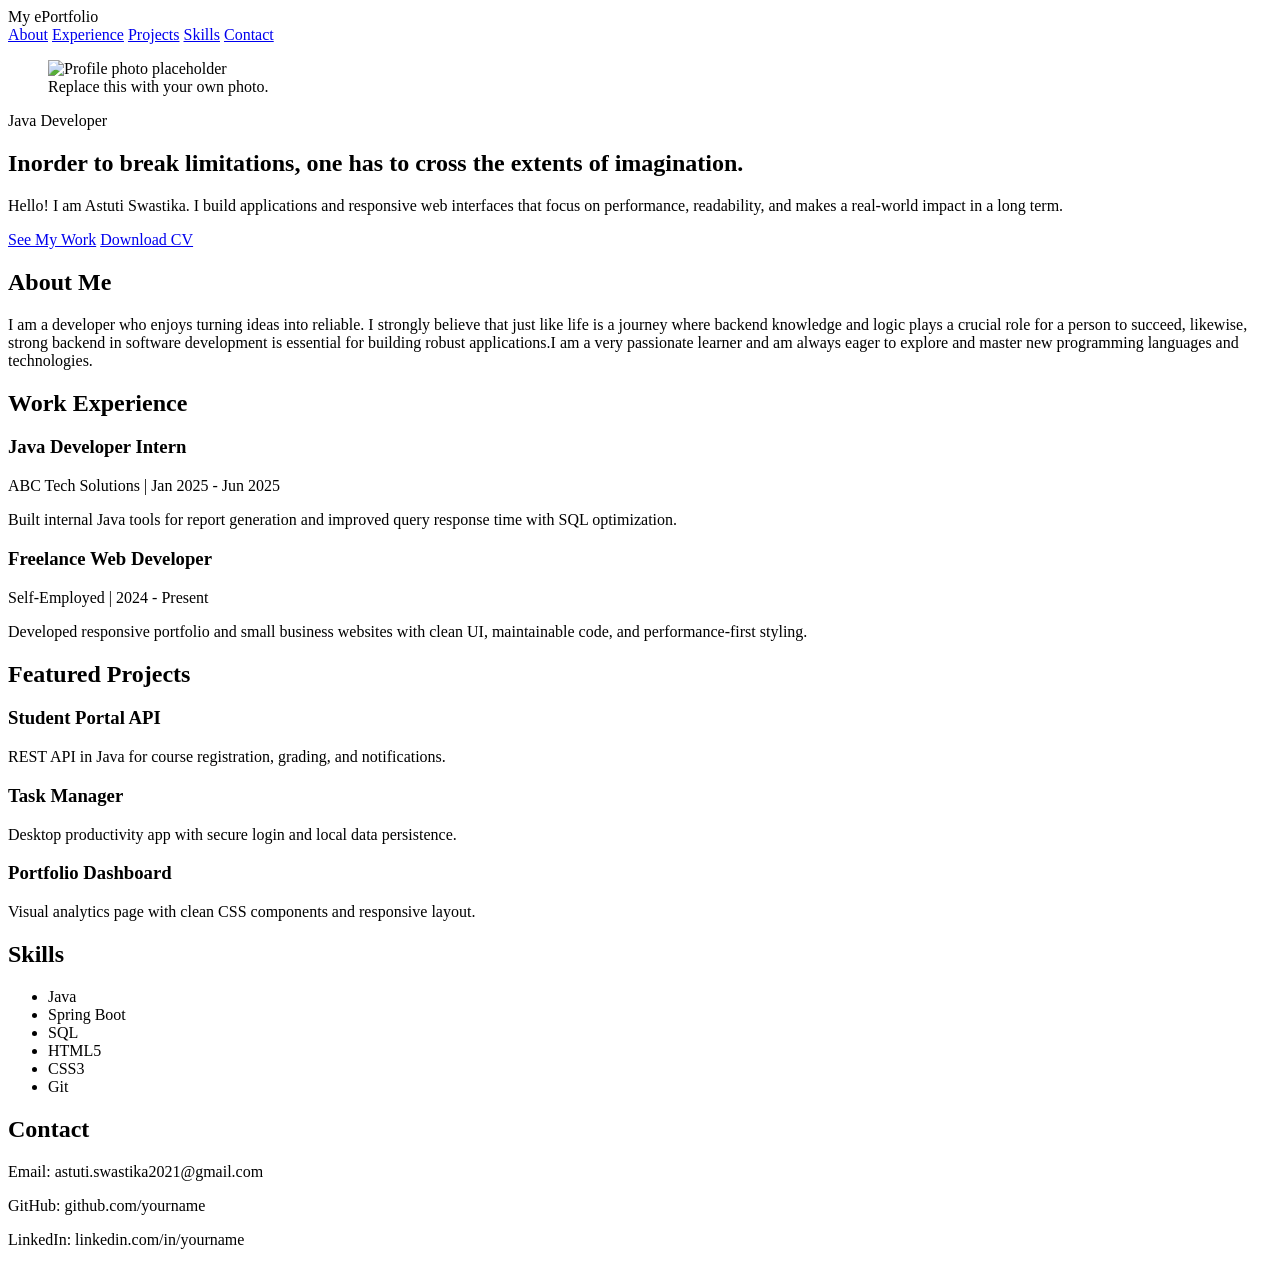
==== target/classes/public/index.html @ 56551f8a "Update on intro and about me  sections" ====
<!DOCTYPE html>
<html lang="en">
<head>
    <meta charset="UTF-8" />
    <meta name="viewport" content="width=device-width, initial-scale=1.0" />
    <title>My ePortfolio</title>
    <link rel="stylesheet" href="/styles.css" />
</head>
<body>
    <div class="glow glow-a"></div>
    <div class="glow glow-b"></div>

    <header class="topbar">
        <div class="brand">My ePortfolio</div>
        <nav>
            <a href="#about">About</a>
            <a href="#experience">Experience</a>
            <a href="#projects">Projects</a>
            <a href="#skills">Skills</a>
            <a href="#contact">Contact</a>
        </nav>
    </header>

    <main>
        <section class="hero">
            <div class="hero-layout">
                <figure class="hero-photo-card">
                    <img class="hero-photo" src="/profile-photo.svg" alt="Profile photo placeholder" />
                    <figcaption>Replace this with your own photo.</figcaption>
                </figure>
                <div class="hero-copy">
                    <p class="tag">Java Developer</p>
                    <h1>Inorder to break limitations, one has to cross the extents of imagination.</h1>
                    <p class="intro">
                        Hello! I am Astuti Swastika. I build applications and responsive web interfaces
                        that focus on performance, readability, and makes a real-world impact in a long term.
                    </p>
                    <div class="hero-actions">
                        <a class="btn" href="#projects">See My Work</a>
                        <a class="btn btn-ghost" href="/cv">Download CV</a>
                    </div>
                </div>
            </div>
        </section>

        <section id="about" class="panel">
            <h2>About Me</h2>
            <p>
                  I am a developer who enjoys turning ideas into reliable. I strongly believe that just like life is a journey where backend knowledge and logic plays a crucial role for a person to succeed, likewise, strong backend in software development is essential for building robust applications.I am a very passionate learner and am always eager to explore and master new programming languages and technologies.
            </p>
        </section>

        <section id="experience" class="panel">
            <h2>Work Experience</h2>
            <div class="experience-list">
                <article class="experience-item">
                    <h3>Java Developer Intern</h3>
                    <p class="experience-meta">ABC Tech Solutions | Jan 2025 - Jun 2025</p>
                    <p>Built internal Java tools for report generation and improved query response time with SQL optimization.</p>
                </article>
                <article class="experience-item">
                    <h3>Freelance Web Developer</h3>
                    <p class="experience-meta">Self-Employed | 2024 - Present</p>
                    <p>Developed responsive portfolio and small business websites with clean UI, maintainable code, and performance-first styling.</p>
                </article>
            </div>
        </section>

        <section id="projects" class="panel">
            <h2>Featured Projects</h2>
            <div class="grid">
                <article class="card">
                    <h3>Student Portal API</h3>
                    <p>REST API in Java for course registration, grading, and notifications.</p>
                </article>
                <article class="card">
                    <h3>Task Manager</h3>
                    <p>Desktop productivity app with secure login and local data persistence.</p>
                </article>
                <article class="card">
                    <h3>Portfolio Dashboard</h3>
                    <p>Visual analytics page with clean CSS components and responsive layout.</p>
                </article>
            </div>
        </section>

        <section id="skills" class="panel">
            <h2>Skills</h2>
            <ul class="skills">
                <li>Java</li>
                <li>Spring Boot</li>
                <li>SQL</li>
                <li>HTML5</li>
                <li>CSS3</li>
                <li>Git</li>
            </ul>
        </section>

        <section id="contact" class="panel">
            <h2>Contact</h2>
            <p>Email: astuti.swastika2021@gmail.com</p>
            <p>GitHub: github.com/yourname</p>
            <p>LinkedIn: linkedin.com/in/yourname</p>
        </section>
    </main>
</body>
</html>
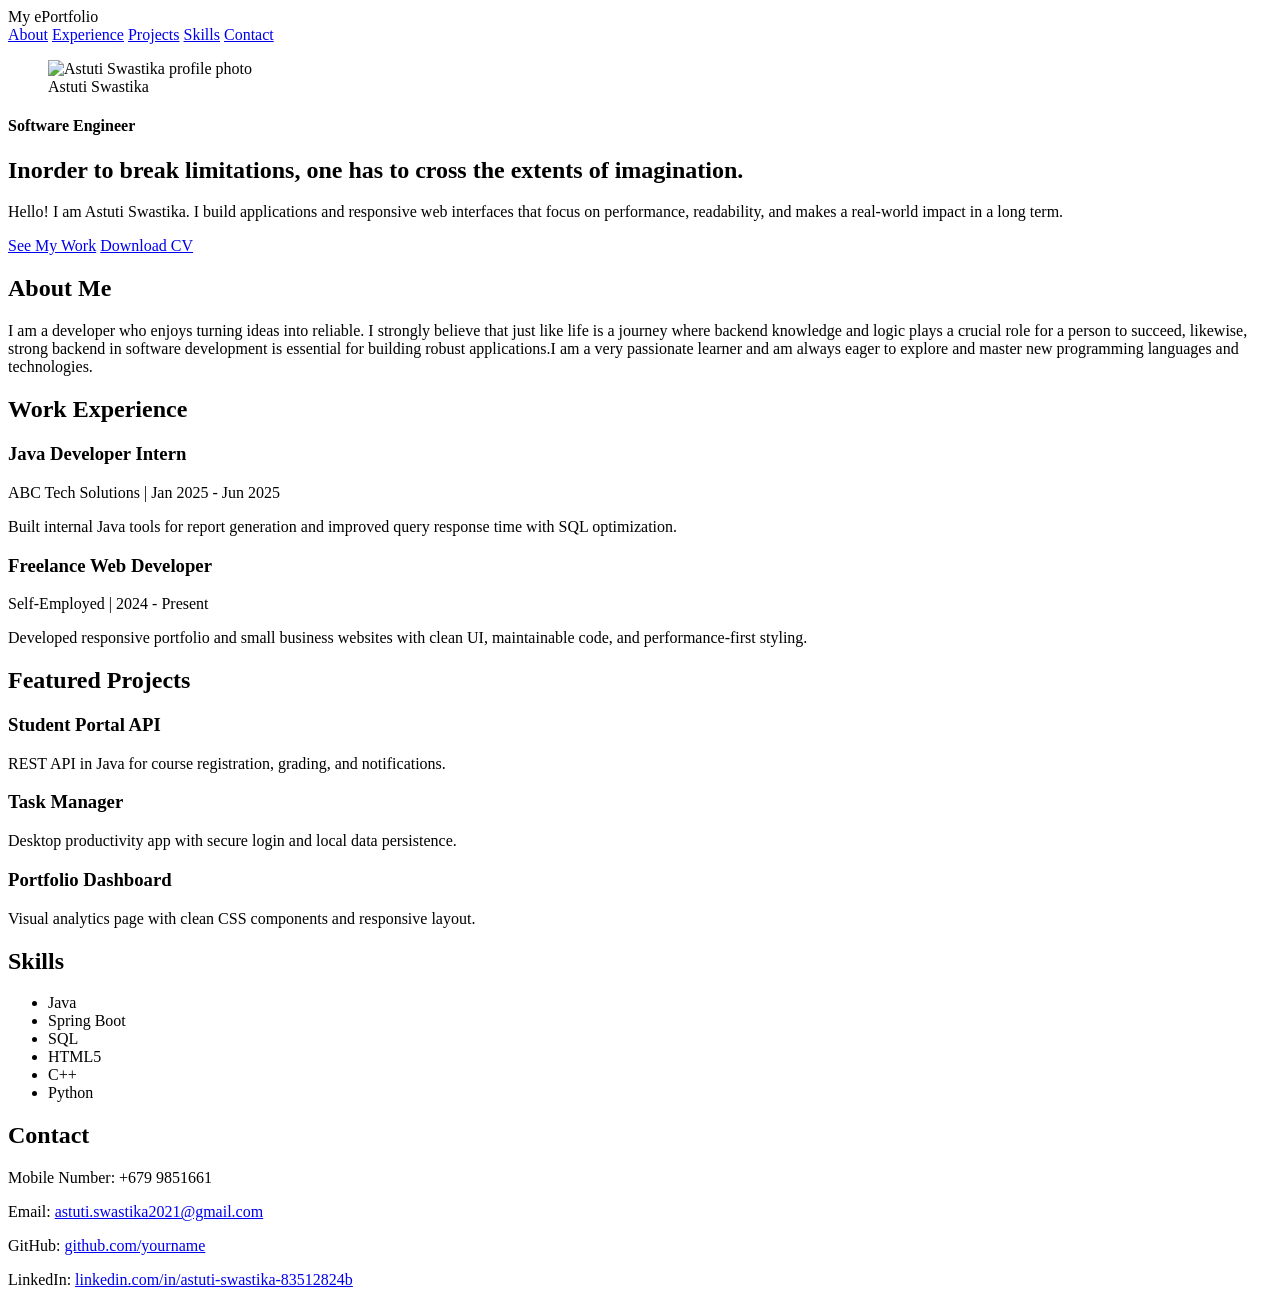
==== commit 285450c3: "update on photo and cv" ====
--- a/target/classes/public/index.html
+++ b/target/classes/public/index.html
@@ -25,11 +25,11 @@
         <section class="hero">
             <div class="hero-layout">
                 <figure class="hero-photo-card">
-                    <img class="hero-photo" src="/profile-photo.svg" alt="Profile photo placeholder" />
-                    <figcaption>Replace this with your own photo.</figcaption>
+                    <img class="hero-photo" src="/my-photo.jpg" alt="Astuti Swastika profile photo" />
+                    <figcaption>Astuti Swastika</figcaption>
                 </figure>
                 <div class="hero-copy">
-                    <p class="tag">Java Developer</p>
+                    <h4 class="tag">Software Engineer</h4>
                     <h1>Inorder to break limitations, one has to cross the extents of imagination.</h1>
                     <p class="intro">
                         Hello! I am Astuti Swastika. I build applications and responsive web interfaces
@@ -91,16 +91,17 @@
                 <li>Spring Boot</li>
                 <li>SQL</li>
                 <li>HTML5</li>
-                <li>CSS3</li>
-                <li>Git</li>
+                <li>C++</li>
+                <li>Python</li>
             </ul>
         </section>
 
         <section id="contact" class="panel">
             <h2>Contact</h2>
-            <p>Email: astuti.swastika2021@gmail.com</p>
-            <p>GitHub: github.com/yourname</p>
-            <p>LinkedIn: linkedin.com/in/yourname</p>
+            <p>Mobile Number: +679 9851661</p>
+            <p>Email: <a href="mailto:astuti.swastika2021@gmail.com">astuti.swastika2021@gmail.com</a></p>
+            <p>GitHub: <a href="https://github.com/Swastika-A" target="_blank" rel="noopener noreferrer">github.com/yourname</a></p>
+            <p>LinkedIn: <a href="https://www.linkedin.com/in/astuti-swastika-83512824b/" target="_blank" rel="noopener noreferrer">linkedin.com/in/astuti-swastika-83512824b</a></p>
         </section>
     </main>
 </body>
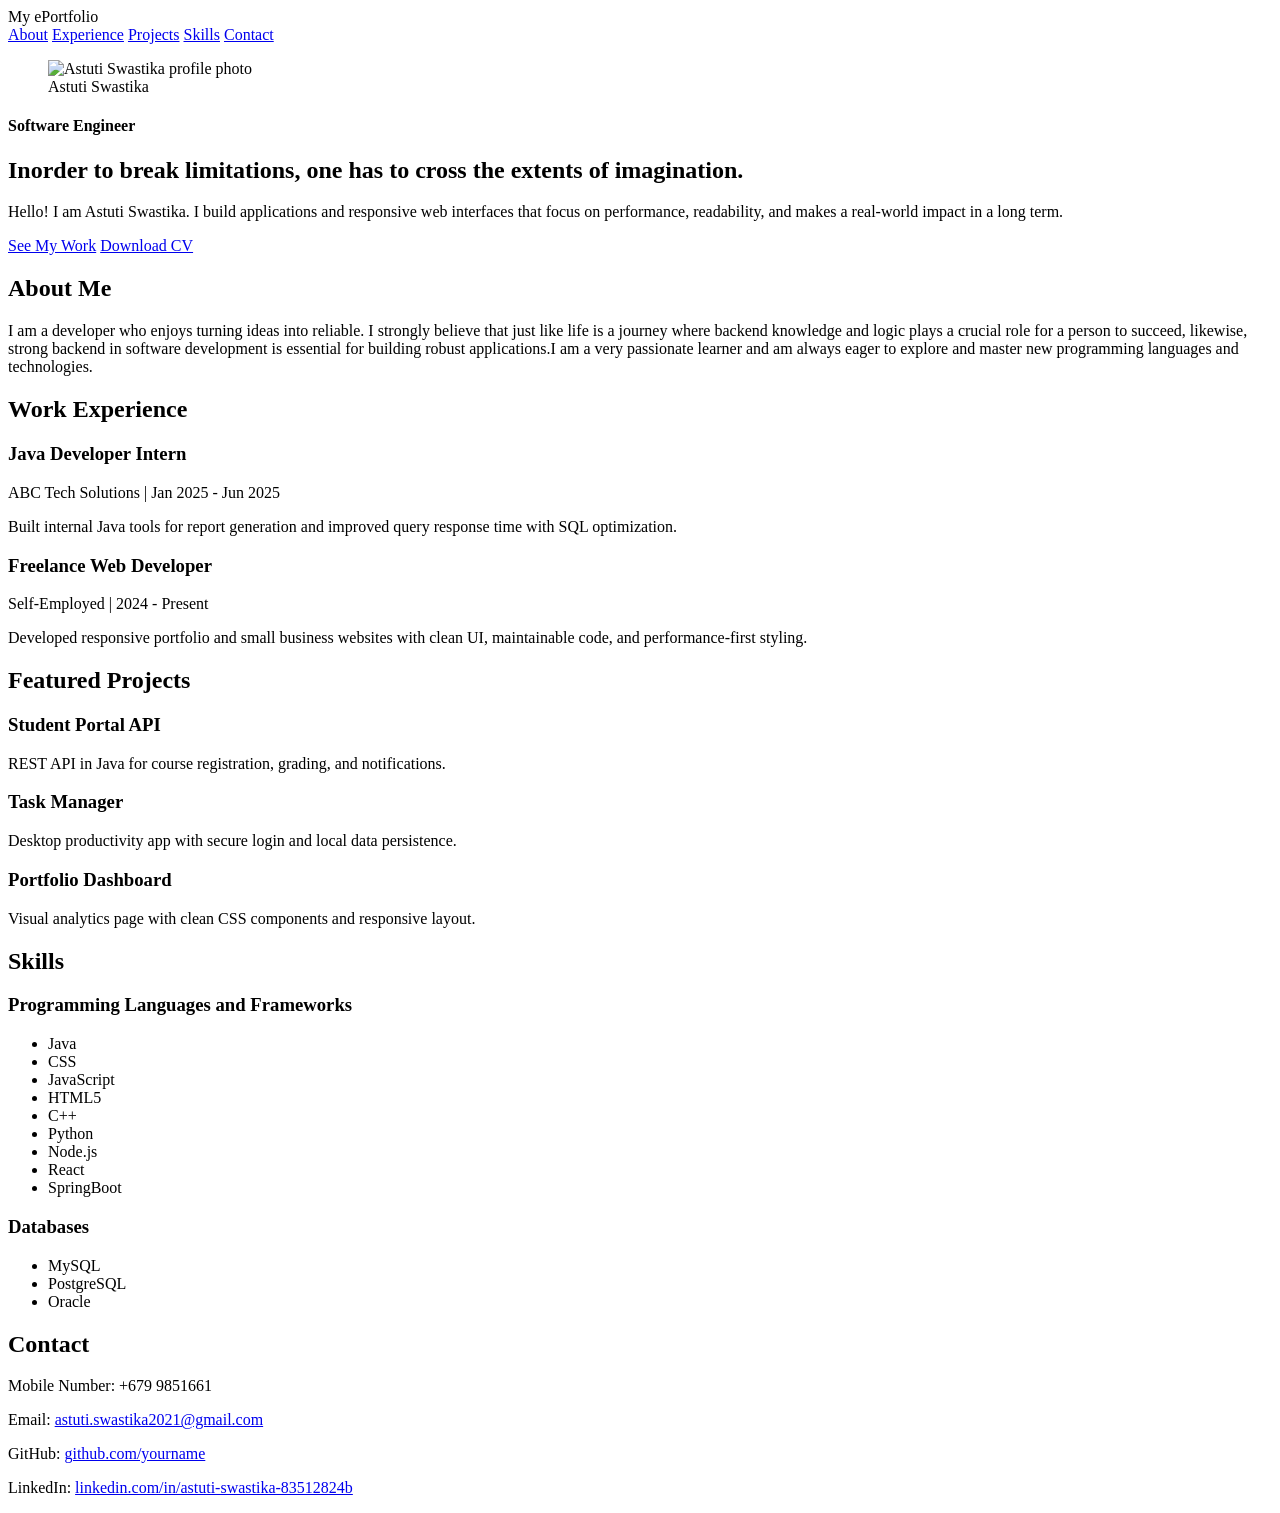
==== commit 2ea57a3d: "skills updated" ====
--- a/target/classes/public/index.html
+++ b/target/classes/public/index.html
@@ -84,15 +84,28 @@
             </div>
         </section>
 
+        
+
         <section id="skills" class="panel">
             <h2>Skills</h2>
+            <h3>Programming Languages and Frameworks</h3>
             <ul class="skills">
                 <li>Java</li>
-                <li>Spring Boot</li>
-                <li>SQL</li>
+                <li>CSS</li>
+                <li>JavaScript</li>
                 <li>HTML5</li>
                 <li>C++</li>
                 <li>Python</li>
+                <li>Node.js</li>
+                <li>React</li>
+                <li>SpringBoot</li>
+            </ul>
+            <h3>Databases</h3>
+            <ul class="skills">
+                <li>MySQL</li>
+                <li>PostgreSQL</li>
+                <li>Oracle</li>
+
             </ul>
         </section>
 
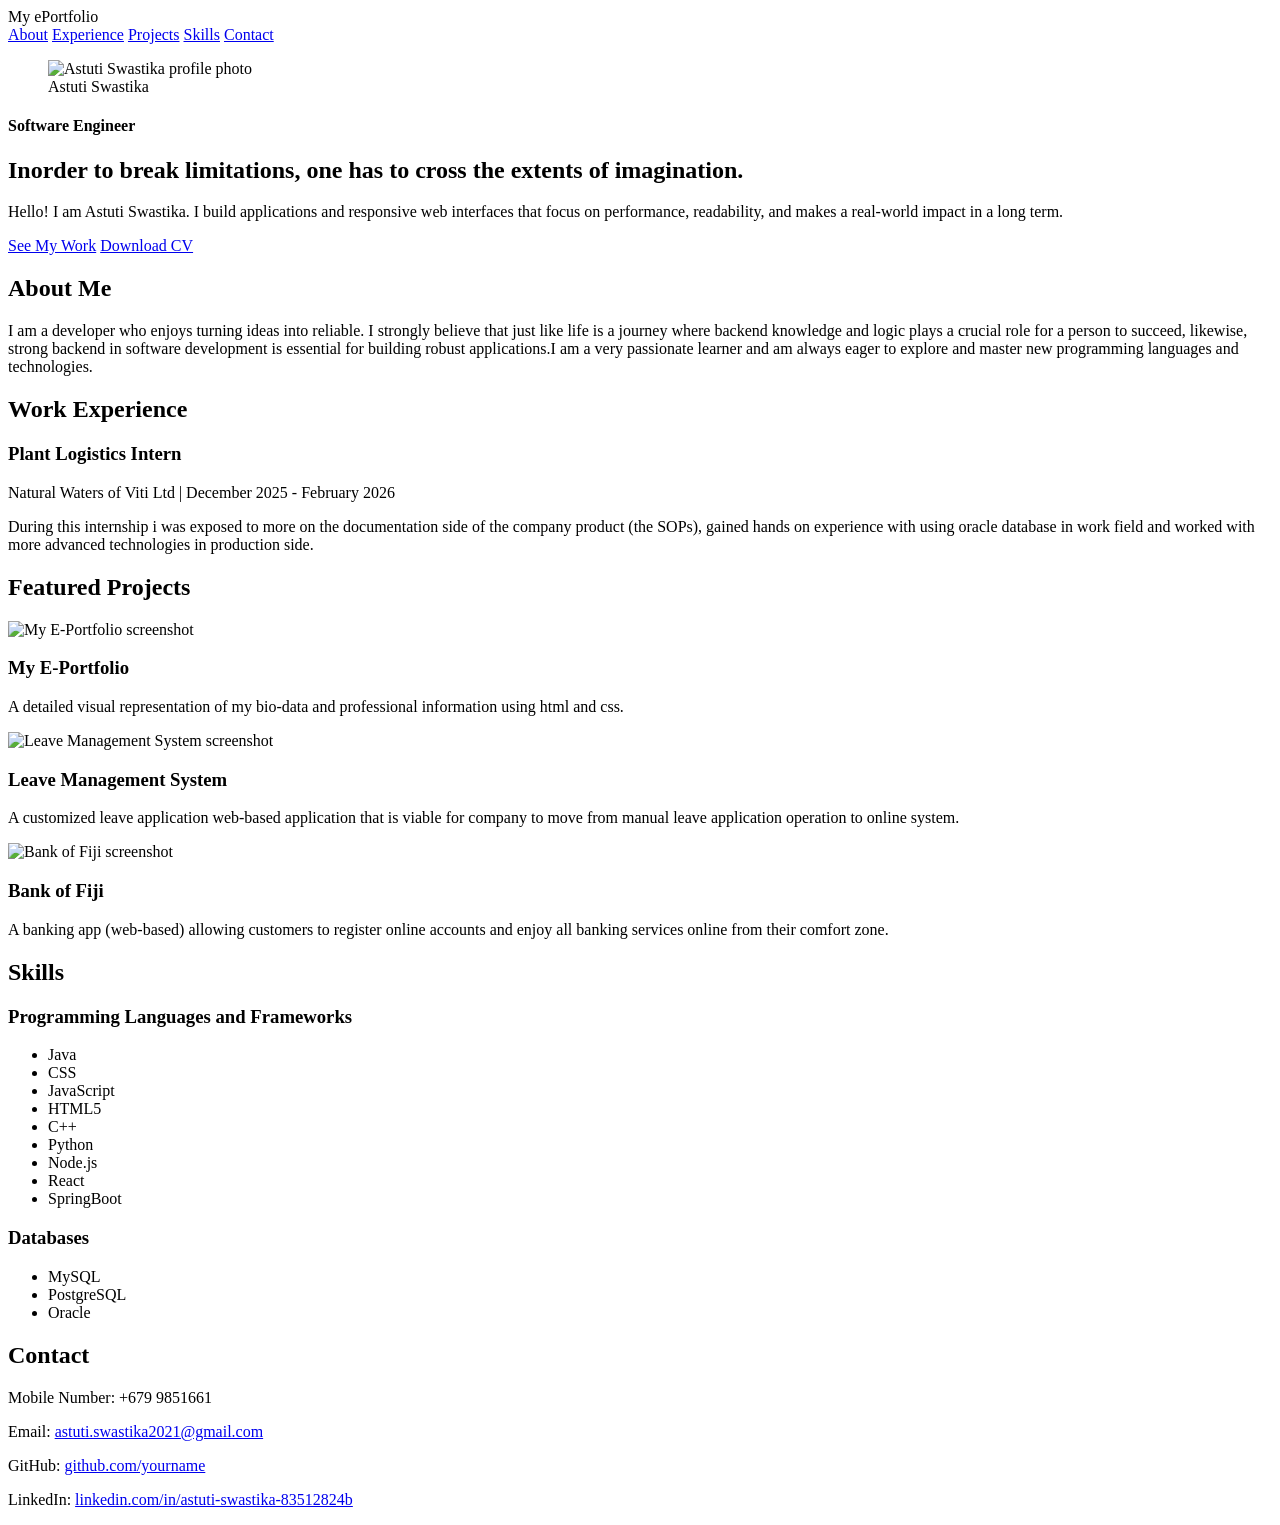
==== commit 5e3c92b7: "projects update" ====
--- a/target/classes/public/index.html
+++ b/target/classes/public/index.html
@@ -54,15 +54,11 @@
             <h2>Work Experience</h2>
             <div class="experience-list">
                 <article class="experience-item">
-                    <h3>Java Developer Intern</h3>
-                    <p class="experience-meta">ABC Tech Solutions | Jan 2025 - Jun 2025</p>
-                    <p>Built internal Java tools for report generation and improved query response time with SQL optimization.</p>
+                    <h3>Plant Logistics Intern</h3>
+                    <p class="experience-meta">Natural Waters of Viti Ltd | December 2025 - February 2026</p>
+                    <p>During this internship i was exposed to more on the documentation side of the company product (the SOPs), gained hands on experience with using oracle database in work field and worked with more advanced technologies in production side.</p>
                 </article>
-                <article class="experience-item">
-                    <h3>Freelance Web Developer</h3>
-                    <p class="experience-meta">Self-Employed | 2024 - Present</p>
-                    <p>Developed responsive portfolio and small business websites with clean UI, maintainable code, and performance-first styling.</p>
-                </article>
+                
             </div>
         </section>
 
@@ -70,16 +66,19 @@
             <h2>Featured Projects</h2>
             <div class="grid">
                 <article class="card">
-                    <h3>Student Portal API</h3>
-                    <p>REST API in Java for course registration, grading, and notifications.</p>
+                    <img class="project-thumb" src="/images/eportfolio.png" alt="My E-Portfolio screenshot">
+                    <h3>My E-Portfolio</h3>
+                    <p>A detailed visual representation of my bio-data and professional information using html and css.</p>
                 </article>
                 <article class="card">
-                    <h3>Task Manager</h3>
-                    <p>Desktop productivity app with secure login and local data persistence.</p>
+                    <img class="project-thumb" src="/images/leave-system.png" alt="Leave Management System screenshot">
+                    <h3>Leave Management System</h3>
+                    <p>A customized leave application web-based application that is viable for company to move from manual leave application operation to online system.</p>
                 </article>
                 <article class="card">
-                    <h3>Portfolio Dashboard</h3>
-                    <p>Visual analytics page with clean CSS components and responsive layout.</p>
+                    <img class="project-thumb" src="/images/bank.png" alt="Bank of Fiji screenshot">
+                    <h3>Bank of Fiji</h3>
+                    <p>A banking app (web-based) allowing customers to register online accounts and enjoy all banking services online from their comfort zone.</p>
                 </article>
             </div>
         </section>
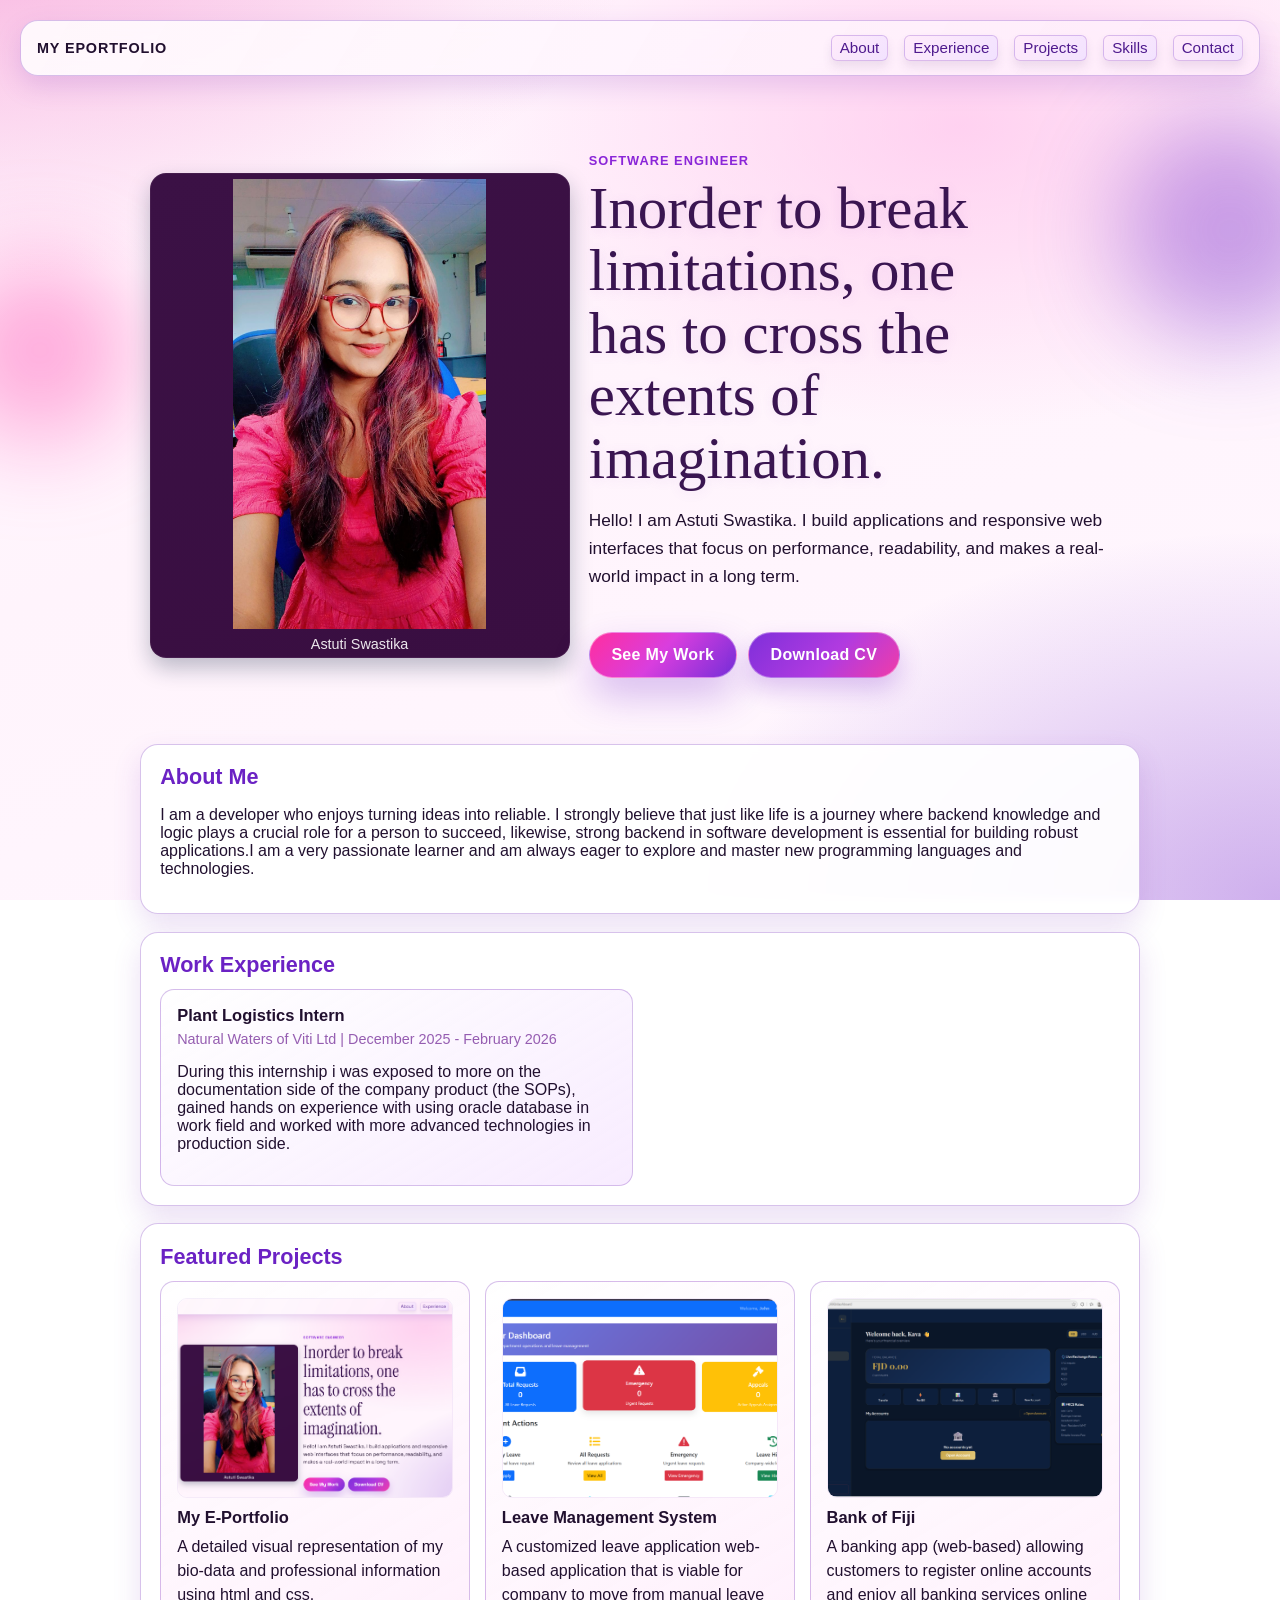
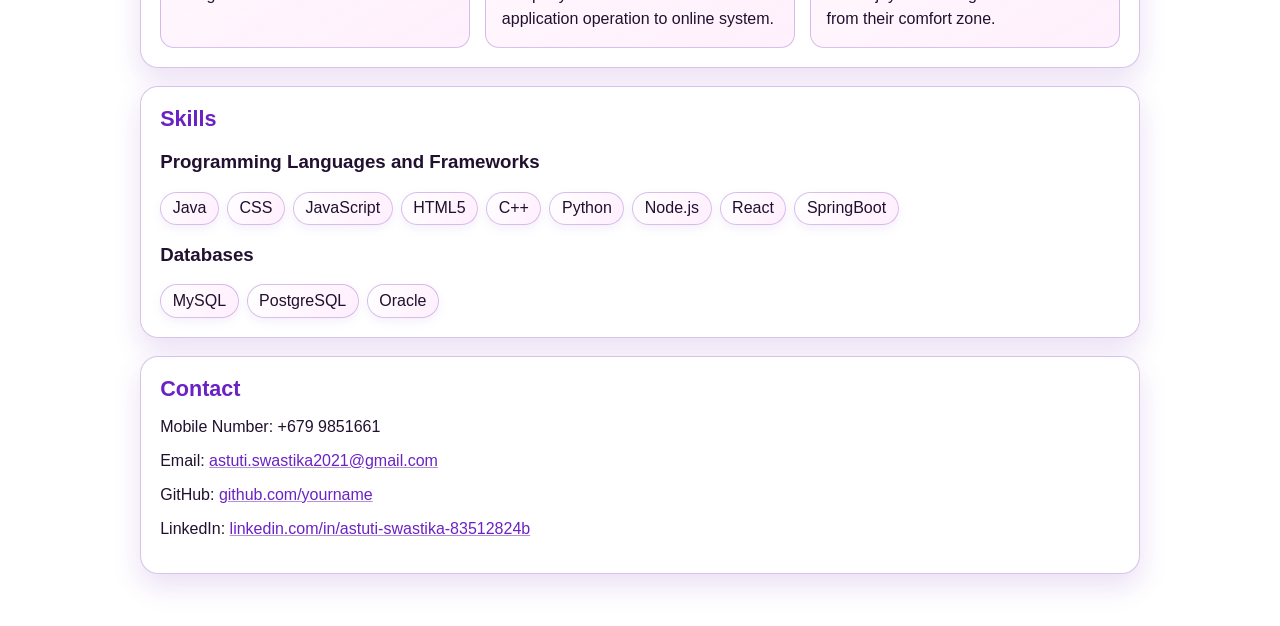
==== commit 8163fd96: "resources update" ====
--- a/target/classes/public/index.html
+++ b/target/classes/public/index.html
@@ -4,7 +4,7 @@
     <meta charset="UTF-8" />
     <meta name="viewport" content="width=device-width, initial-scale=1.0" />
     <title>My ePortfolio</title>
-    <link rel="stylesheet" href="/styles.css" />
+    <link rel="stylesheet" href="styles.css" />
 </head>
 <body>
     <div class="glow glow-a"></div>
@@ -25,7 +25,7 @@
         <section class="hero">
             <div class="hero-layout">
                 <figure class="hero-photo-card">
-                    <img class="hero-photo" src="/my-photo.jpg" alt="Astuti Swastika profile photo" />
+                    <img class="hero-photo" src="my-photo.jpg" alt="Astuti Swastika profile photo" />
                     <figcaption>Astuti Swastika</figcaption>
                 </figure>
                 <div class="hero-copy">
@@ -37,7 +37,7 @@
                     </p>
                     <div class="hero-actions">
                         <a class="btn" href="#projects">See My Work</a>
-                        <a class="btn btn-ghost" href="/cv">Download CV</a>
+                        <a class="btn btn-ghost" href="cv.txt">Download CV</a>
                     </div>
                 </div>
             </div>
@@ -66,17 +66,17 @@
             <h2>Featured Projects</h2>
             <div class="grid">
                 <article class="card">
-                    <img class="project-thumb" src="/images/eportfolio.png" alt="My E-Portfolio screenshot">
+                    <img class="project-thumb" src="images/eportfolio.png" alt="My E-Portfolio screenshot">
                     <h3>My E-Portfolio</h3>
                     <p>A detailed visual representation of my bio-data and professional information using html and css.</p>
                 </article>
                 <article class="card">
-                    <img class="project-thumb" src="/images/leave-system.png" alt="Leave Management System screenshot">
+                    <img class="project-thumb" src="images/leave-system.png" alt="Leave Management System screenshot">
                     <h3>Leave Management System</h3>
                     <p>A customized leave application web-based application that is viable for company to move from manual leave application operation to online system.</p>
                 </article>
                 <article class="card">
-                    <img class="project-thumb" src="/images/bank.png" alt="Bank of Fiji screenshot">
+                    <img class="project-thumb" src="images/bank.png" alt="Bank of Fiji screenshot">
                     <h3>Bank of Fiji</h3>
                     <p>A banking app (web-based) allowing customers to register online accounts and enjoy all banking services online from their comfort zone.</p>
                 </article>
--- a/target/classes/public/styles.css
+++ b/target/classes/public/styles.css
@@ -0,0 +1,444 @@
+@import url('https://fonts.googleapis.com/css2?family=Space+Grotesk:wght@400;500;700&family=Instrument+Serif:ital@0;1&display=swap');
+
+:root {
+    --bg: #fff9ff;
+    --text: #21102f;
+    --accent: #eb2ca0;
+    --accent-dark: #6f23ca;
+    --panel: rgba(255, 255, 255, 0.92);
+    --line: rgba(132, 66, 194, 0.32);
+    --shadow: 0 18px 38px rgba(111, 35, 202, 0.28);
+    --btn-grad: linear-gradient(132deg, #ff2e9f 0%, #d93ede 48%, #752ed8 100%);
+    --btn-grad-hover: linear-gradient(132deg, #ff49ac 0%, #e251e5 48%, #8240df 100%);
+}
+
+* {
+    box-sizing: border-box;
+}
+
+body {
+    margin: 0;
+    font-family: 'Space Grotesk', sans-serif;
+    color: var(--text);
+    background:
+        radial-gradient(980px 520px at -5% -10%, rgba(235, 44, 160, 0.36), transparent 72%),
+        radial-gradient(900px 560px at 100% 100%, rgba(111, 35, 202, 0.34), transparent 66%),
+        radial-gradient(720px 420px at 75% 14%, rgba(255, 174, 228, 0.5), transparent 72%),
+        linear-gradient(160deg, #fff9ff 0%, #fff4fc 45%, #fff7ff 100%);
+    min-height: 100vh;
+    padding: 1.25rem;
+    background-attachment: fixed;
+}
+
+.topbar {
+    position: sticky;
+    top: 0;
+    z-index: 10;
+    backdrop-filter: blur(8px);
+    background: linear-gradient(120deg, rgba(255, 255, 255, 0.85), rgba(255, 236, 251, 0.9));
+    border: 1px solid var(--line);
+    border-radius: 18px;
+    padding: 0.12rem 0.12rem; /* thinner side padding so photo fills more */
+    box-shadow: 0 10px 22px rgba(15, 32, 64, 0.28);
+    padding: 0.85rem 1rem;
+    display: flex;
+    justify-content: space-between;
+    align-items: center;
+    box-shadow: 0 10px 26px rgba(129, 58, 187, 0.18);
+    transition: box-shadow 0.25s ease, border-color 0.25s ease;
+}
+
+.topbar:hover {
+    border-color: rgba(148, 88, 194, 0.42);
+    box-shadow: 0 14px 28px rgba(129, 58, 187, 0.24);
+}
+
+.brand {
+    font-weight: 700;
+    letter-spacing: 0.06em;
+    text-transform: uppercase;
+    font-size: 0.9rem;
+}
+
+nav {
+    display: flex;
+    gap: 1rem;
+}
+
+nav a {
+    text-decoration: none;
+    color: #4f1b8e;
+    font-size: 0.95rem;
+    padding: 0.24rem 0.5rem;
+    background: linear-gradient(135deg, rgba(255, 234, 250, 0.92), rgba(241, 225, 255, 0.92));
+    border: 1px solid rgba(132, 66, 194, 0.28);
+    border-radius: 6px;
+    box-shadow: 0 6px 10px rgba(103, 75, 135, 0.12);
+    transition: background-color 0.2s ease, color 0.2s ease, transform 0.2s ease;
+}
+
+nav a:hover {
+    background: linear-gradient(135deg, rgba(255, 85, 181, 0.28), rgba(139, 67, 224, 0.26));
+    color: #3f116f;
+    transform: translateY(-1px);
+}
+
+main {
+    max-width: 1000px;
+    margin: 1rem auto 2rem;
+}
+
+.hero {
+    padding: 3.8rem 0.6rem 3rem;
+    animation: rise 0.8s ease;
+}
+
+.hero-layout {
+    display: grid;
+    grid-template-columns: 420px 1fr;
+    gap: 1.2rem;
+    align-items: center;
+}
+
+.hero-copy {
+    min-width: 0;
+}
+
+.tag {
+    margin: 0;
+    text-transform: uppercase;
+    letter-spacing: 0.08em;
+    font-size: 0.8rem;
+    color: #8a26d8;
+    font-weight: 700;
+}
+
+h1 {
+    margin: 0.65rem 0 1rem;
+    font-size: clamp(2rem, 4.6vw, 4rem);
+    line-height: 1.06;
+    max-width: 14ch;
+    font-family: 'Instrument Serif', serif;
+    font-weight: 400;
+    color: #3a1551;
+    text-shadow: 0 2px 12px rgba(148, 88, 194, 0.12);
+}
+
+.intro {
+    max-width: 58ch;
+    font-size: 1.08rem;
+    line-height: 1.6;
+}
+
+.btn {
+    display: inline-block;
+    margin-top: 1.3rem;
+    background: var(--btn-grad);
+    color: #fff;
+    text-decoration: none;
+    font-weight: 700;
+    letter-spacing: 0.02em;
+    border: 1px solid rgba(255, 255, 255, 0.4);
+    border-radius: 999px;
+    padding: 0.82rem 1.35rem;
+    position: relative;
+    overflow: hidden;
+    box-shadow: var(--shadow);
+    transition: transform 0.25s ease, box-shadow 0.25s ease, background 0.25s ease;
+}
+
+.btn:visited {
+    color: #fff;
+}
+
+.btn::before {
+    content: "";
+    position: absolute;
+    inset: 0;
+    background: linear-gradient(120deg, transparent 20%, rgba(255, 255, 255, 0.4) 44%, transparent 70%);
+    transform: translateX(-130%);
+    transition: transform 0.6s ease;
+}
+
+.hero-actions {
+    margin-top: 1.3rem;
+    display: flex;
+    gap: 0.7rem;
+    flex-wrap: wrap;
+}
+
+.btn:hover {
+    background: var(--btn-grad-hover);
+    transform: translateY(-3px);
+    box-shadow: 0 22px 36px rgba(111, 35, 202, 0.4);
+}
+
+.btn:hover::before {
+    transform: translateX(130%);
+}
+
+.btn-ghost {
+    background: linear-gradient(132deg, #7f2fda 0%, #b13be0 55%, #f03ca9 100%);
+    border: 1px solid rgba(255, 255, 255, 0.34);
+    color: #fff;
+    box-shadow: 0 12px 24px rgba(111, 35, 202, 0.24);
+}
+
+.btn-ghost:hover {
+    box-shadow: 0 16px 28px rgba(111, 35, 202, 0.3);
+}
+
+.btn-ghost:visited {
+    color: #fff;
+}
+
+.hero-photo-card {
+    margin: 0;
+    border: 1px solid rgba(255,255,255,0.06);
+    background: linear-gradient(160deg, #3b1145 0%, #390e41 100%);
+    border-radius: 16px;
+    padding: 0.32rem;
+    box-shadow: 0 10px 22px rgba(15, 32, 64, 0.28);
+}
+
+.hero-photo {
+    width: 100%;
+    height: 450px;
+    object-fit: contain;
+    background: transparent;
+    border-radius: 10px;
+    display: block;
+}
+
+.hero-photo-card figcaption {
+    margin-top: 0.45rem;
+    font-size: 0.9rem;
+    text-align: center;
+    color: rgba(255, 255, 255, 0.9);
+}
+
+.panel {
+    margin-top: 1.1rem;
+    border: 1px solid var(--line);
+    background: var(--panel);
+    border-radius: 18px;
+    padding: 1.2rem;
+    box-shadow: 0 12px 28px rgba(129, 58, 187, 0.16);
+    animation: rise 0.8s ease;
+    backdrop-filter: blur(4px);
+    transition: transform 0.25s ease, box-shadow 0.25s ease, border-color 0.25s ease;
+}
+
+.panel:hover {
+    transform: translateY(-2px);
+    border-color: rgba(148, 88, 194, 0.44);
+    box-shadow: 0 16px 30px rgba(129, 58, 187, 0.22);
+}
+
+h2 {
+    margin: 0 0 0.7rem;
+    font-size: 1.35rem;
+    color: #6b22c4;
+}
+
+.grid {
+    display: grid;
+    grid-template-columns: repeat(3, minmax(0, 1fr));
+    gap: 0.9rem;
+}
+
+.card {
+    border: 1px solid var(--line);
+    border-radius: 14px;
+    padding: 1rem;
+    background: linear-gradient(150deg, rgba(255, 255, 255, 0.95), rgba(255, 238, 252, 0.88));
+    transition: transform 0.25s ease, box-shadow 0.25s ease, border-color 0.25s ease;
+}
+
+.card:hover {
+    transform: translateY(-2px);
+    border-color: rgba(148, 88, 194, 0.45);
+    box-shadow: 0 12px 24px rgba(129, 58, 187, 0.2);
+}
+
+.card h3 {
+    margin: 0 0 0.5rem;
+    font-size: 1.03rem;
+}
+
+.card p {
+    margin: 0;
+    line-height: 1.5;
+}
+
+.project-thumb {
+    width: 100%;
+    height: 200px;
+    object-fit: cover;
+    border-radius: 10px;
+    display: block;
+    margin-bottom: 0.65rem;
+    border: 1px solid rgba(132, 66, 194, 0.08);
+    transition: transform 0.25s ease;
+}
+
+@media (max-width: 850px) {
+    .project-thumb {
+        height: 160px;
+    }
+}
+
+@media (max-width: 680px) {
+    .project-thumb {
+        height: 120px;
+    }
+}
+
+.skills {
+    list-style: none;
+    padding: 0;
+    margin: 0;
+    display: flex;
+    flex-wrap: wrap;
+    gap: 0.5rem;
+}
+
+.skills li {
+    border: 1px solid var(--line);
+    border-radius: 999px;
+    padding: 0.42rem 0.72rem;
+    background: linear-gradient(120deg, #ffffff, #ffeefd);
+    box-shadow: 0 4px 10px rgba(129, 58, 187, 0.08);
+}
+
+.experience-list {
+    display: grid;
+    grid-template-columns: repeat(2, minmax(0, 1fr));
+    gap: 0.9rem;
+}
+
+.experience-item {
+    border: 1px solid var(--line);
+    border-radius: 14px;
+    padding: 1rem;
+    background: linear-gradient(150deg, rgba(255, 255, 255, 0.92), rgba(246, 231, 255, 0.8));
+    transition: transform 0.25s ease, box-shadow 0.25s ease, border-color 0.25s ease;
+}
+
+.experience-item:hover {
+    transform: translateY(-2px);
+    border-color: rgba(148, 88, 194, 0.42);
+    box-shadow: 0 12px 24px rgba(129, 58, 187, 0.18);
+}
+
+#contact a {
+    color: #6b22c4;
+    text-decoration-color: rgba(107, 34, 196, 0.5);
+}
+
+#contact a:hover {
+    color: #df2e9a;
+}
+
+.experience-item h3 {
+    margin: 0 0 0.35rem;
+    font-size: 1.03rem;
+}
+
+.experience-meta {
+    margin: 0 0 0.6rem;
+    font-size: 0.9rem;
+    color: rgba(113, 39, 150, 0.74);
+}
+
+.glow {
+    position: fixed;
+    z-index: -1;
+    border-radius: 999px;
+    filter: blur(48px);
+    pointer-events: none;
+}
+
+.glow-a {
+    width: 180px;
+    height: 180px;
+    background: rgba(255, 60, 169, 0.42);
+    left: -50px;
+    top: 260px;
+}
+
+.glow-b {
+    width: 220px;
+    height: 220px;
+    background: rgba(111, 35, 202, 0.38);
+    right: -60px;
+    top: 120px;
+}
+
+@keyframes rise {
+    from {
+        opacity: 0;
+        transform: translateY(10px);
+    }
+
+    to {
+        opacity: 1;
+        transform: translateY(0);
+    }
+}
+
+@media (max-width: 850px) {
+    .hero-layout {
+        grid-template-columns: 340px 1fr;
+    }
+
+    .hero-photo {
+        height: 360px;
+    }
+
+    .grid {
+        grid-template-columns: 1fr 1fr;
+    }
+
+    .experience-list {
+        grid-template-columns: 1fr;
+    }
+}
+
+@media (max-width: 680px) {
+    body {
+        padding: 0.85rem;
+    }
+
+    .topbar {
+        flex-direction: column;
+        gap: 0.6rem;
+        align-items: flex-start;
+    }
+
+    nav {
+        flex-wrap: wrap;
+        row-gap: 0.4rem;
+    }
+
+    .hero {
+        padding-top: 2.3rem;
+    }
+
+    .hero-layout {
+        grid-template-columns: 1fr;
+    }
+
+    .hero-photo-card {
+        max-width: 360px;
+    }
+
+    .hero-photo {
+        height: 260px;
+    }
+
+    .grid {
+        grid-template-columns: 1fr;
+    }
+
+}
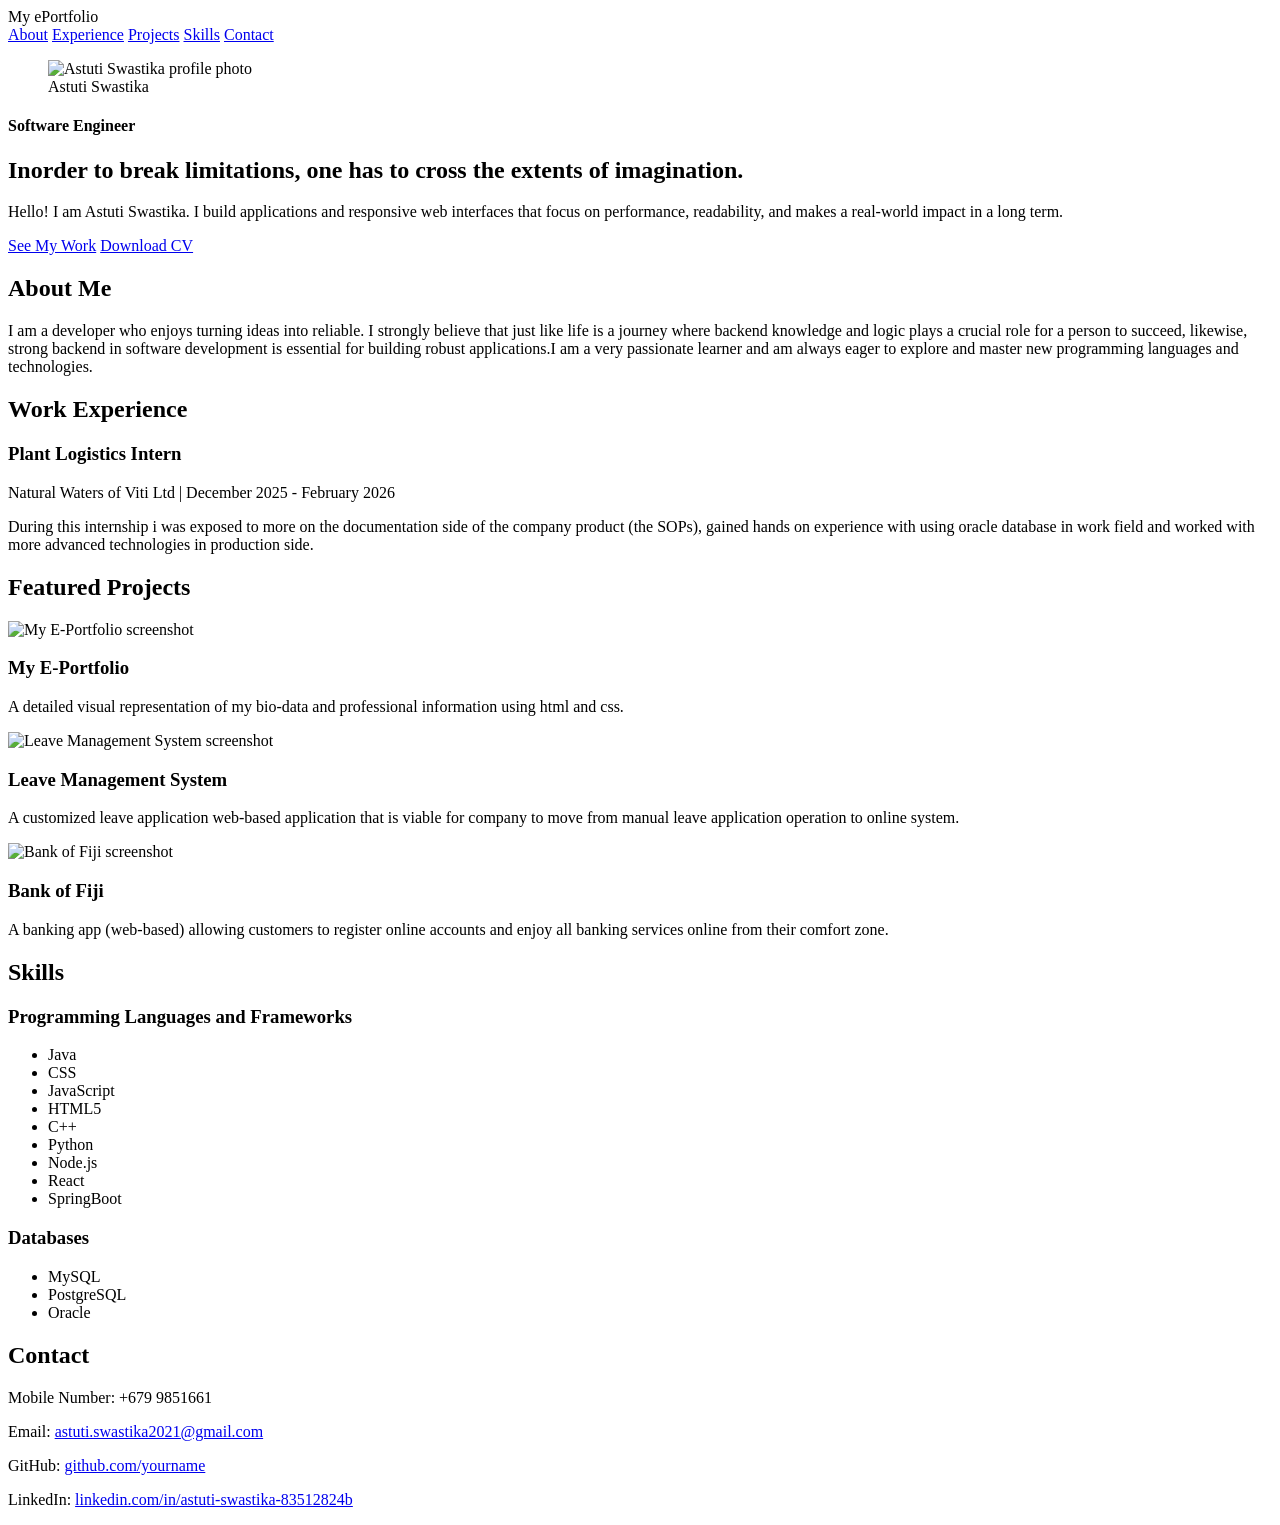
==== commit b06ce0ee: "issues in hosting due to some reasons" ====
--- a/target/classes/public/index.html
+++ b/target/classes/public/index.html
@@ -4,7 +4,7 @@
     <meta charset="UTF-8" />
     <meta name="viewport" content="width=device-width, initial-scale=1.0" />
     <title>My ePortfolio</title>
-    <link rel="stylesheet" href="styles.css" />
+    <link rel="stylesheet" href="/styles.css" />
 </head>
 <body>
     <div class="glow glow-a"></div>
@@ -25,7 +25,7 @@
         <section class="hero">
             <div class="hero-layout">
                 <figure class="hero-photo-card">
-                    <img class="hero-photo" src="my-photo.jpg" alt="Astuti Swastika profile photo" />
+                    <img class="hero-photo" src="/my-photo.jpg" alt="Astuti Swastika profile photo" />
                     <figcaption>Astuti Swastika</figcaption>
                 </figure>
                 <div class="hero-copy">
@@ -37,7 +37,7 @@
                     </p>
                     <div class="hero-actions">
                         <a class="btn" href="#projects">See My Work</a>
-                        <a class="btn btn-ghost" href="cv.txt">Download CV</a>
+                        <a class="btn btn-ghost" href="/cv">Download CV</a>
                     </div>
                 </div>
             </div>
@@ -66,17 +66,17 @@
             <h2>Featured Projects</h2>
             <div class="grid">
                 <article class="card">
-                    <img class="project-thumb" src="images/eportfolio.png" alt="My E-Portfolio screenshot">
+                    <img class="project-thumb" src="/images/eportfolio.png" alt="My E-Portfolio screenshot">
                     <h3>My E-Portfolio</h3>
                     <p>A detailed visual representation of my bio-data and professional information using html and css.</p>
                 </article>
                 <article class="card">
-                    <img class="project-thumb" src="images/leave-system.png" alt="Leave Management System screenshot">
+                    <img class="project-thumb" src="/images/leave-system.png" alt="Leave Management System screenshot">
                     <h3>Leave Management System</h3>
                     <p>A customized leave application web-based application that is viable for company to move from manual leave application operation to online system.</p>
                 </article>
                 <article class="card">
-                    <img class="project-thumb" src="images/bank.png" alt="Bank of Fiji screenshot">
+                    <img class="project-thumb" src="/images/bank.png" alt="Bank of Fiji screenshot">
                     <h3>Bank of Fiji</h3>
                     <p>A banking app (web-based) allowing customers to register online accounts and enjoy all banking services online from their comfort zone.</p>
                 </article>
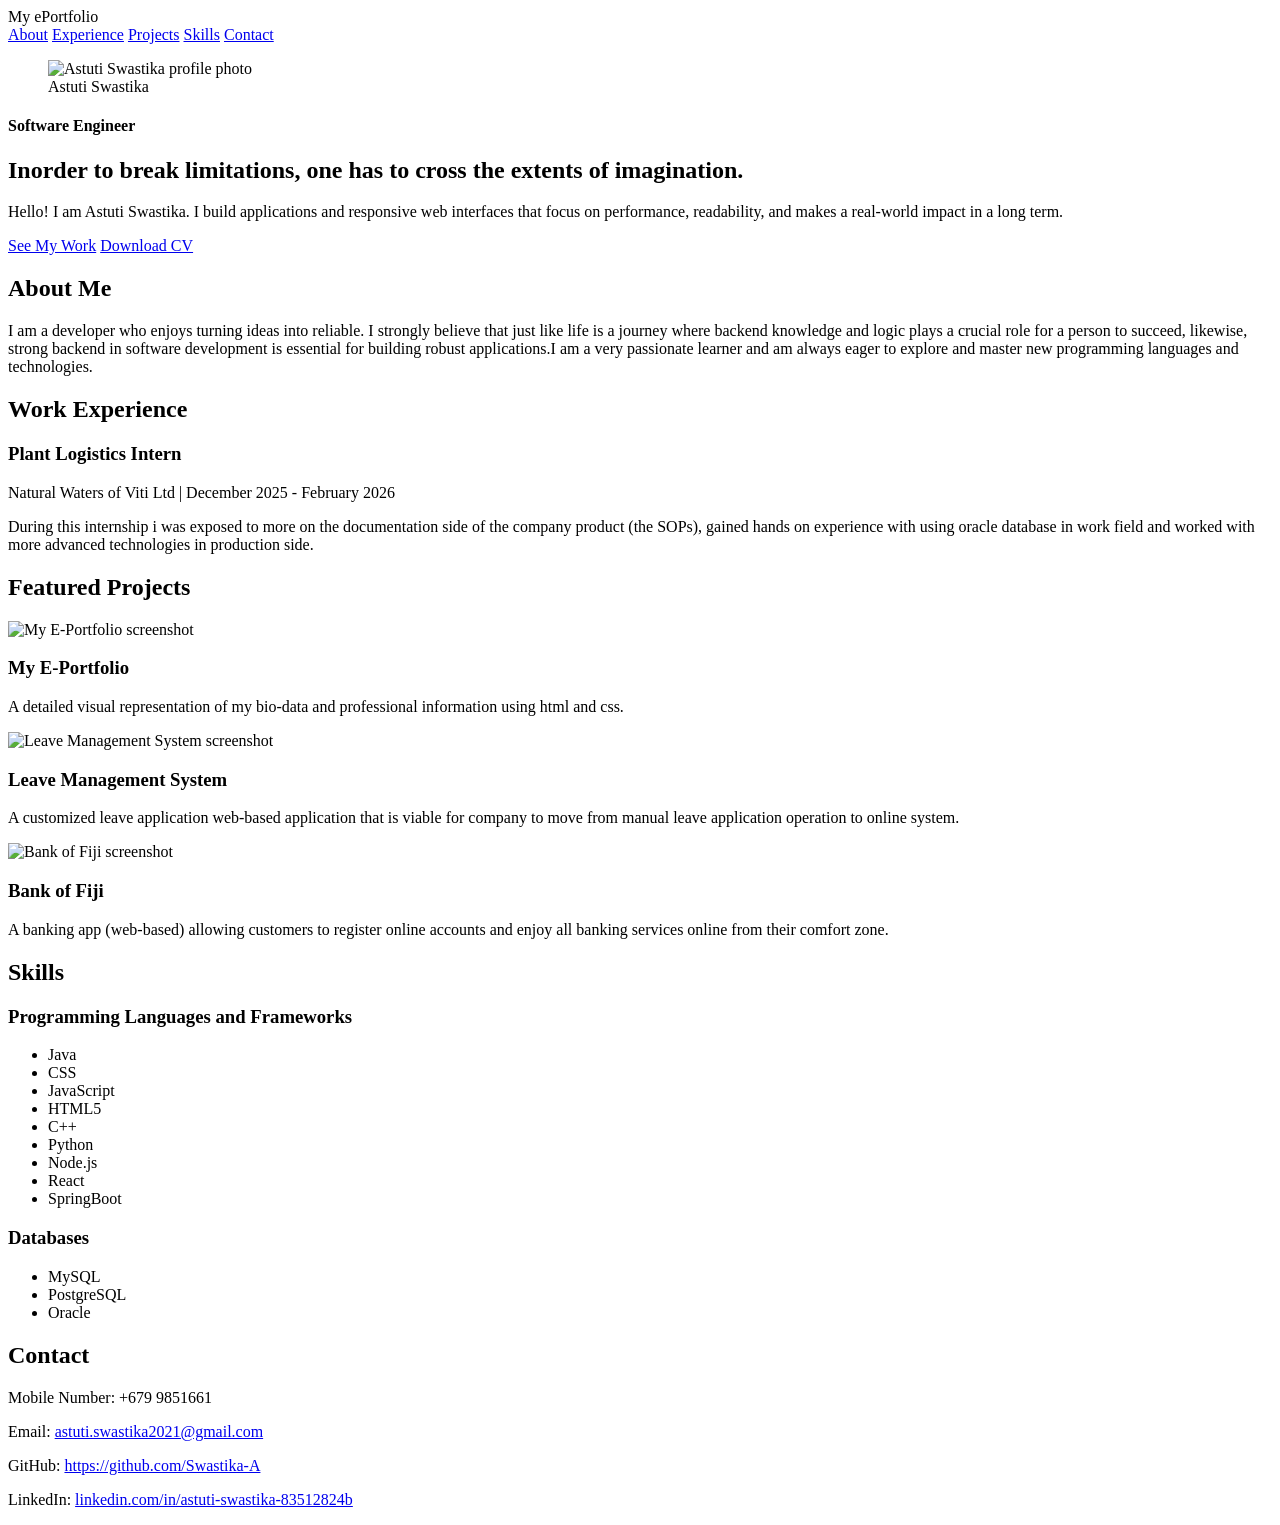
==== commit 51c080ab: "added floating effects to picture" ====
--- a/target/classes/public/index.html
+++ b/target/classes/public/index.html
@@ -112,7 +112,7 @@
             <h2>Contact</h2>
             <p>Mobile Number: +679 9851661</p>
             <p>Email: <a href="mailto:astuti.swastika2021@gmail.com">astuti.swastika2021@gmail.com</a></p>
-            <p>GitHub: <a href="https://github.com/Swastika-A" target="_blank" rel="noopener noreferrer">github.com/yourname</a></p>
+            <p>GitHub: <a href="https://github.com/Swastika-A" target="_blank" rel="noopener noreferrer">https://github.com/Swastika-A</a></p>
             <p>LinkedIn: <a href="https://www.linkedin.com/in/astuti-swastika-83512824b/" target="_blank" rel="noopener noreferrer">linkedin.com/in/astuti-swastika-83512824b</a></p>
         </section>
     </main>
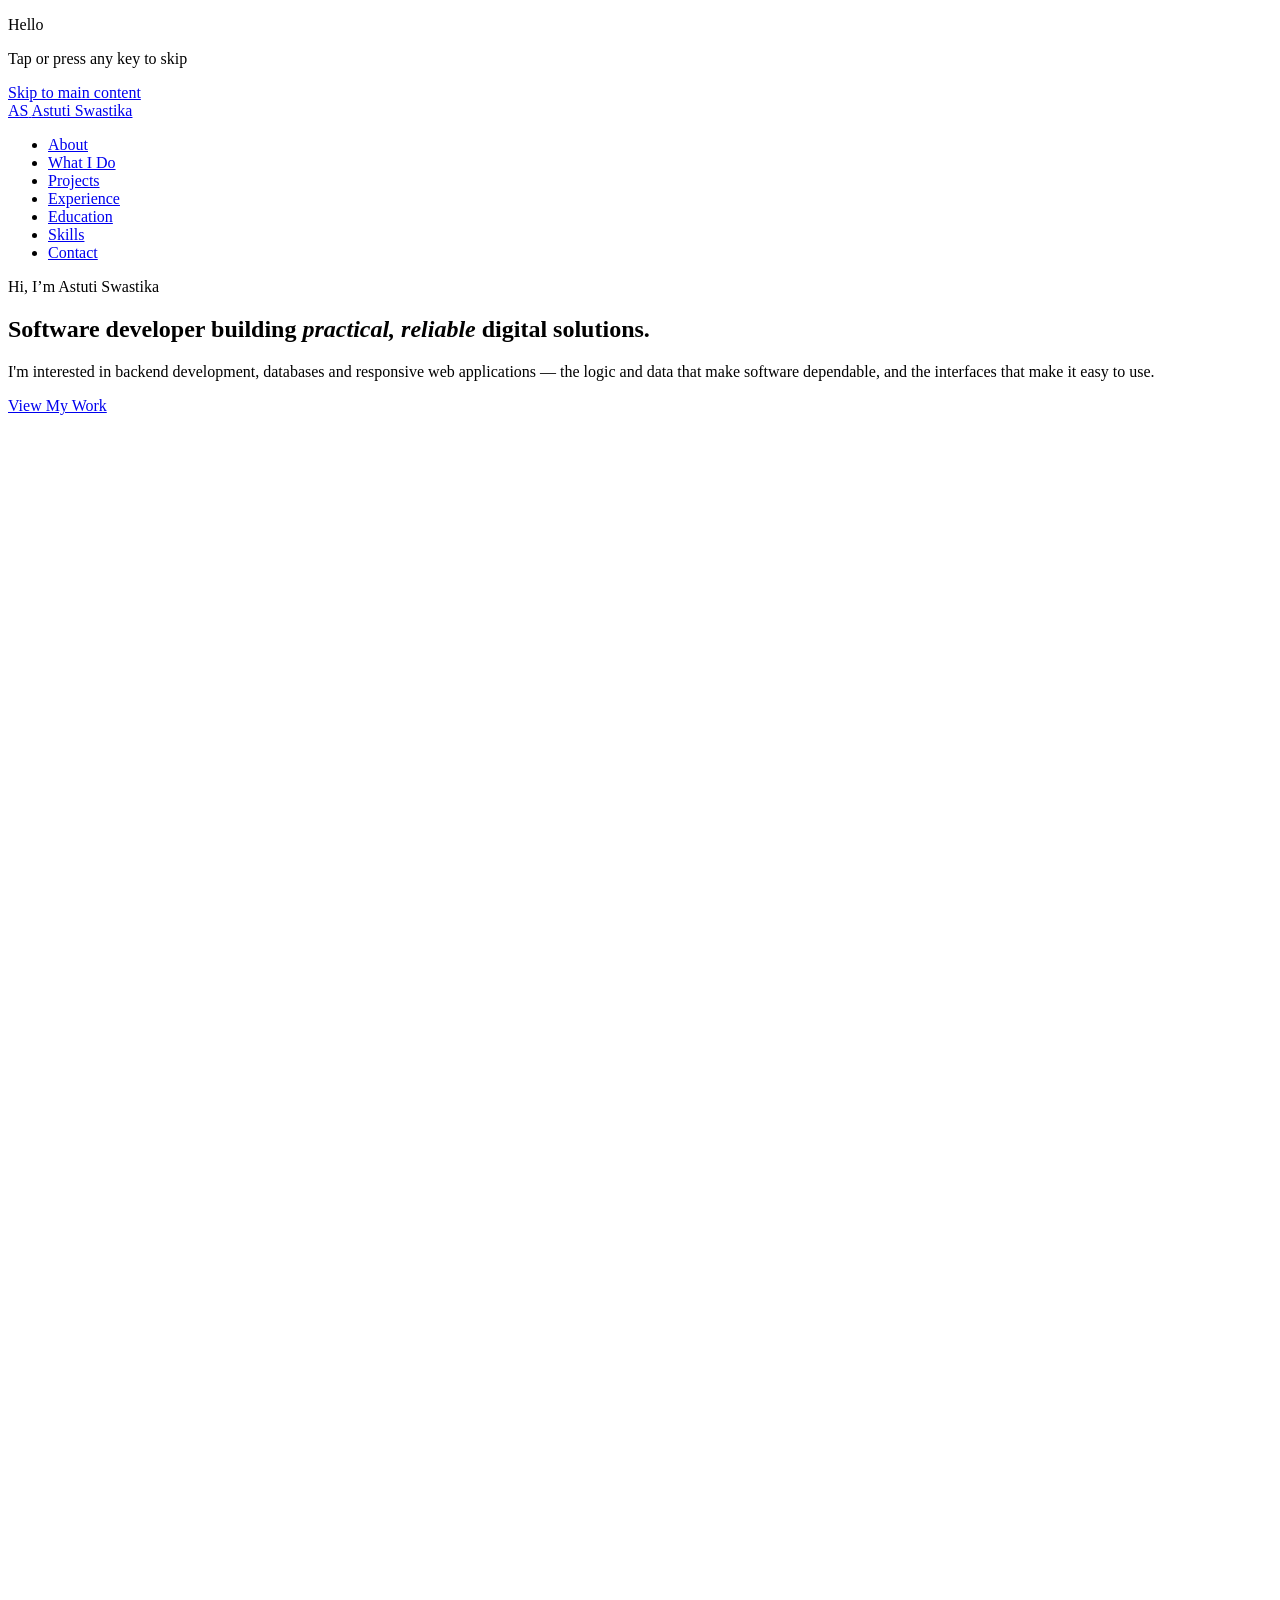
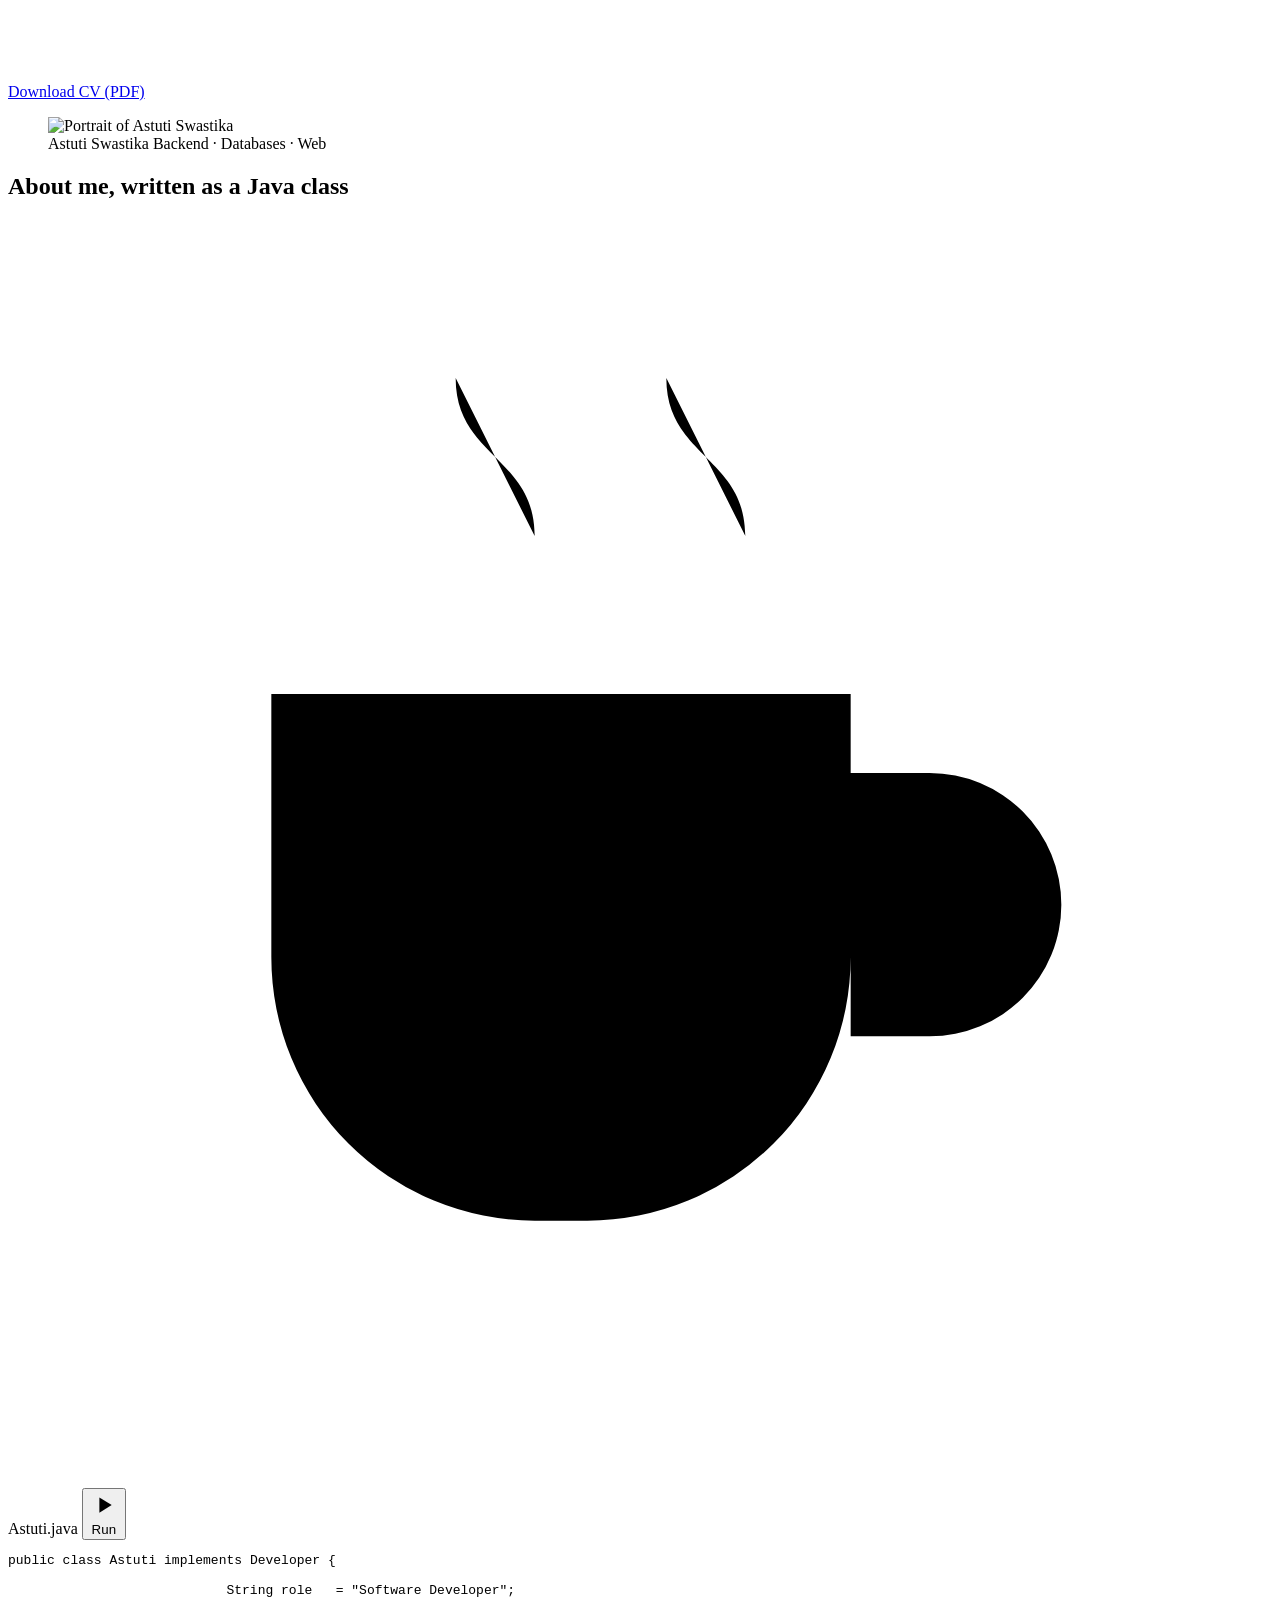
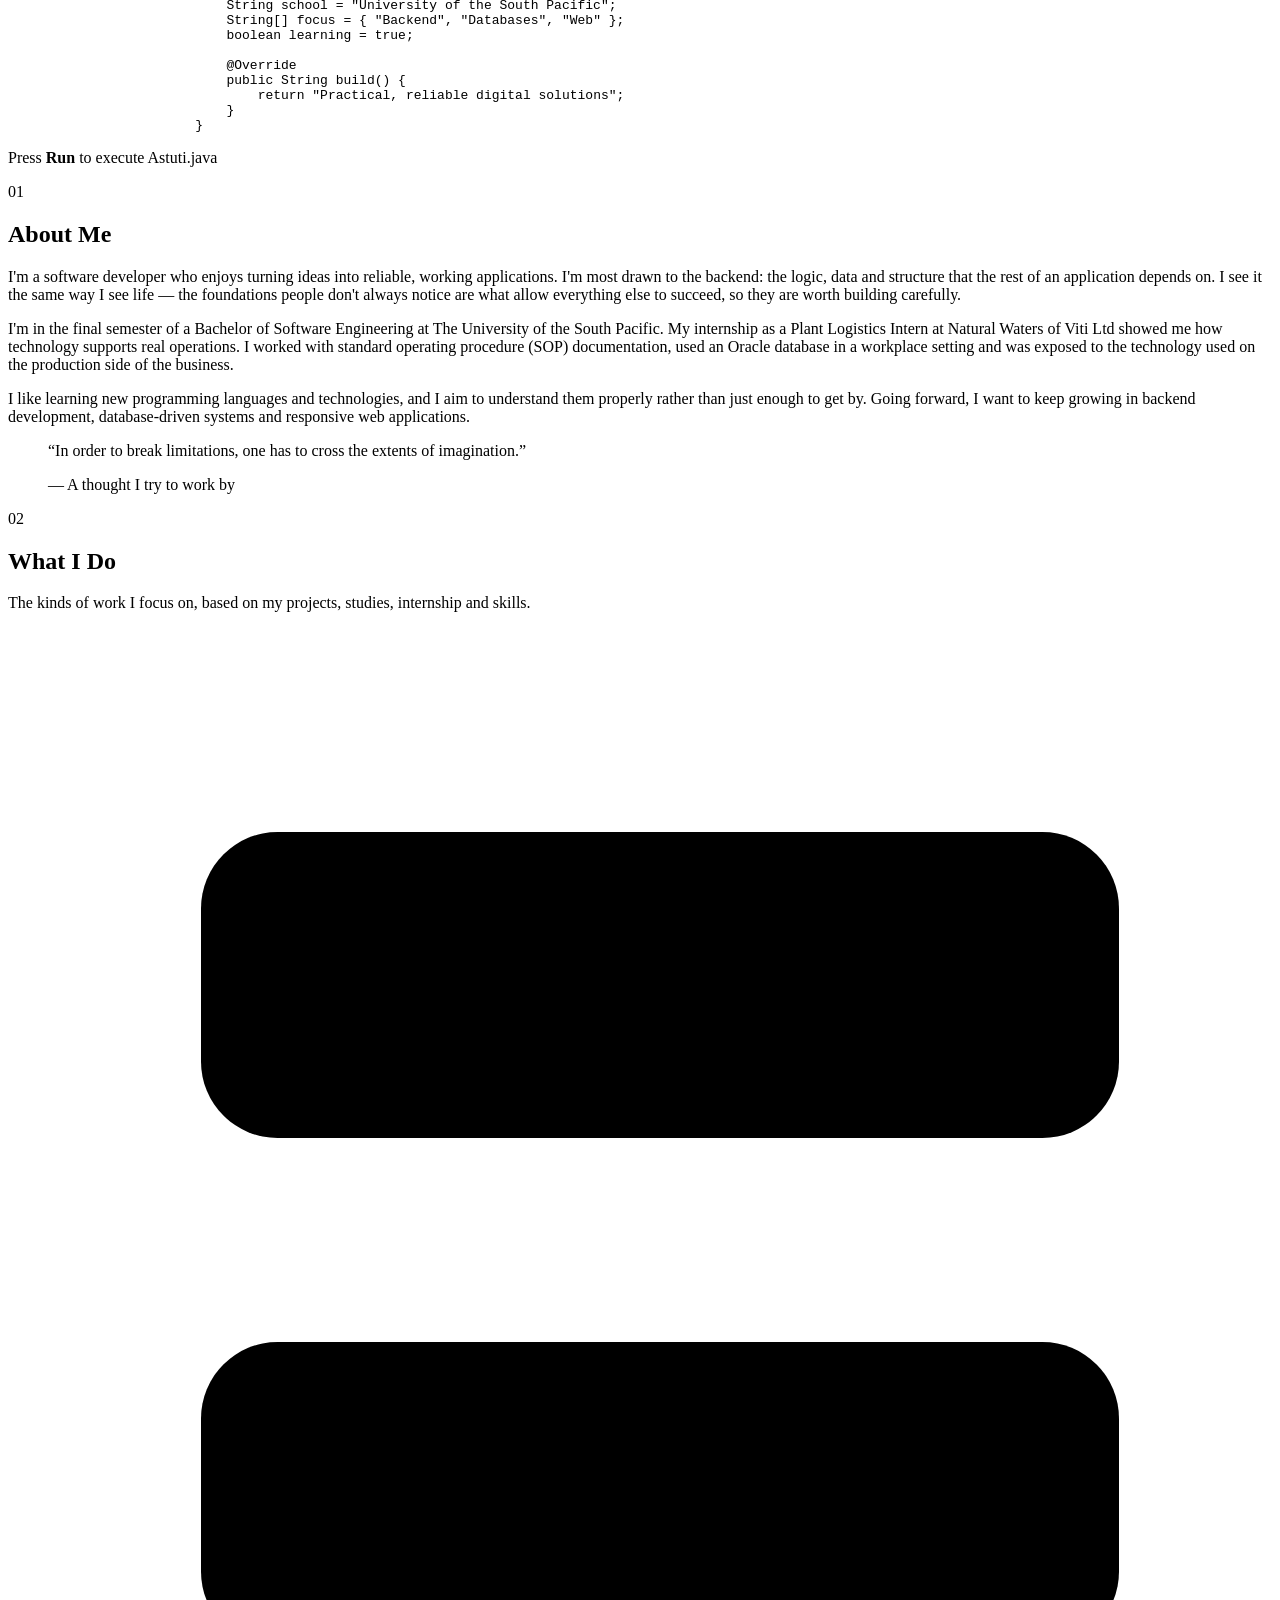
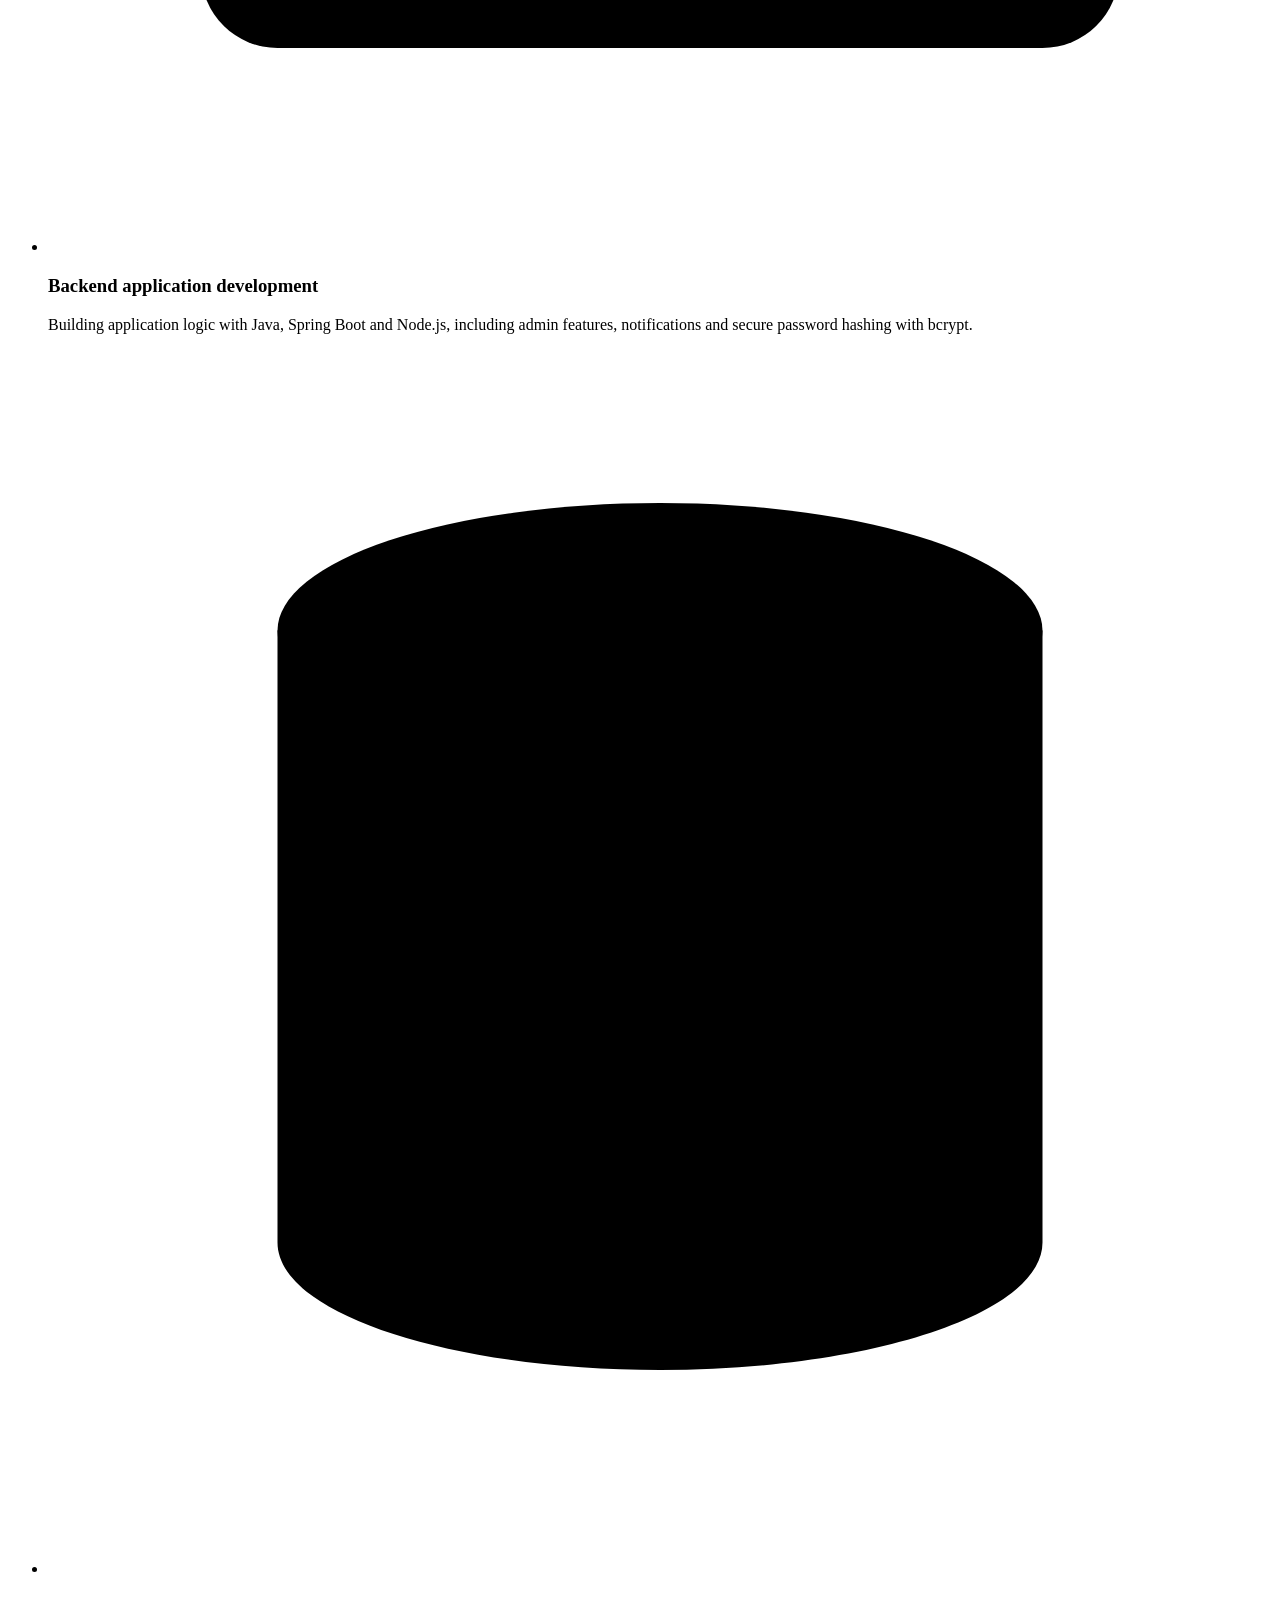
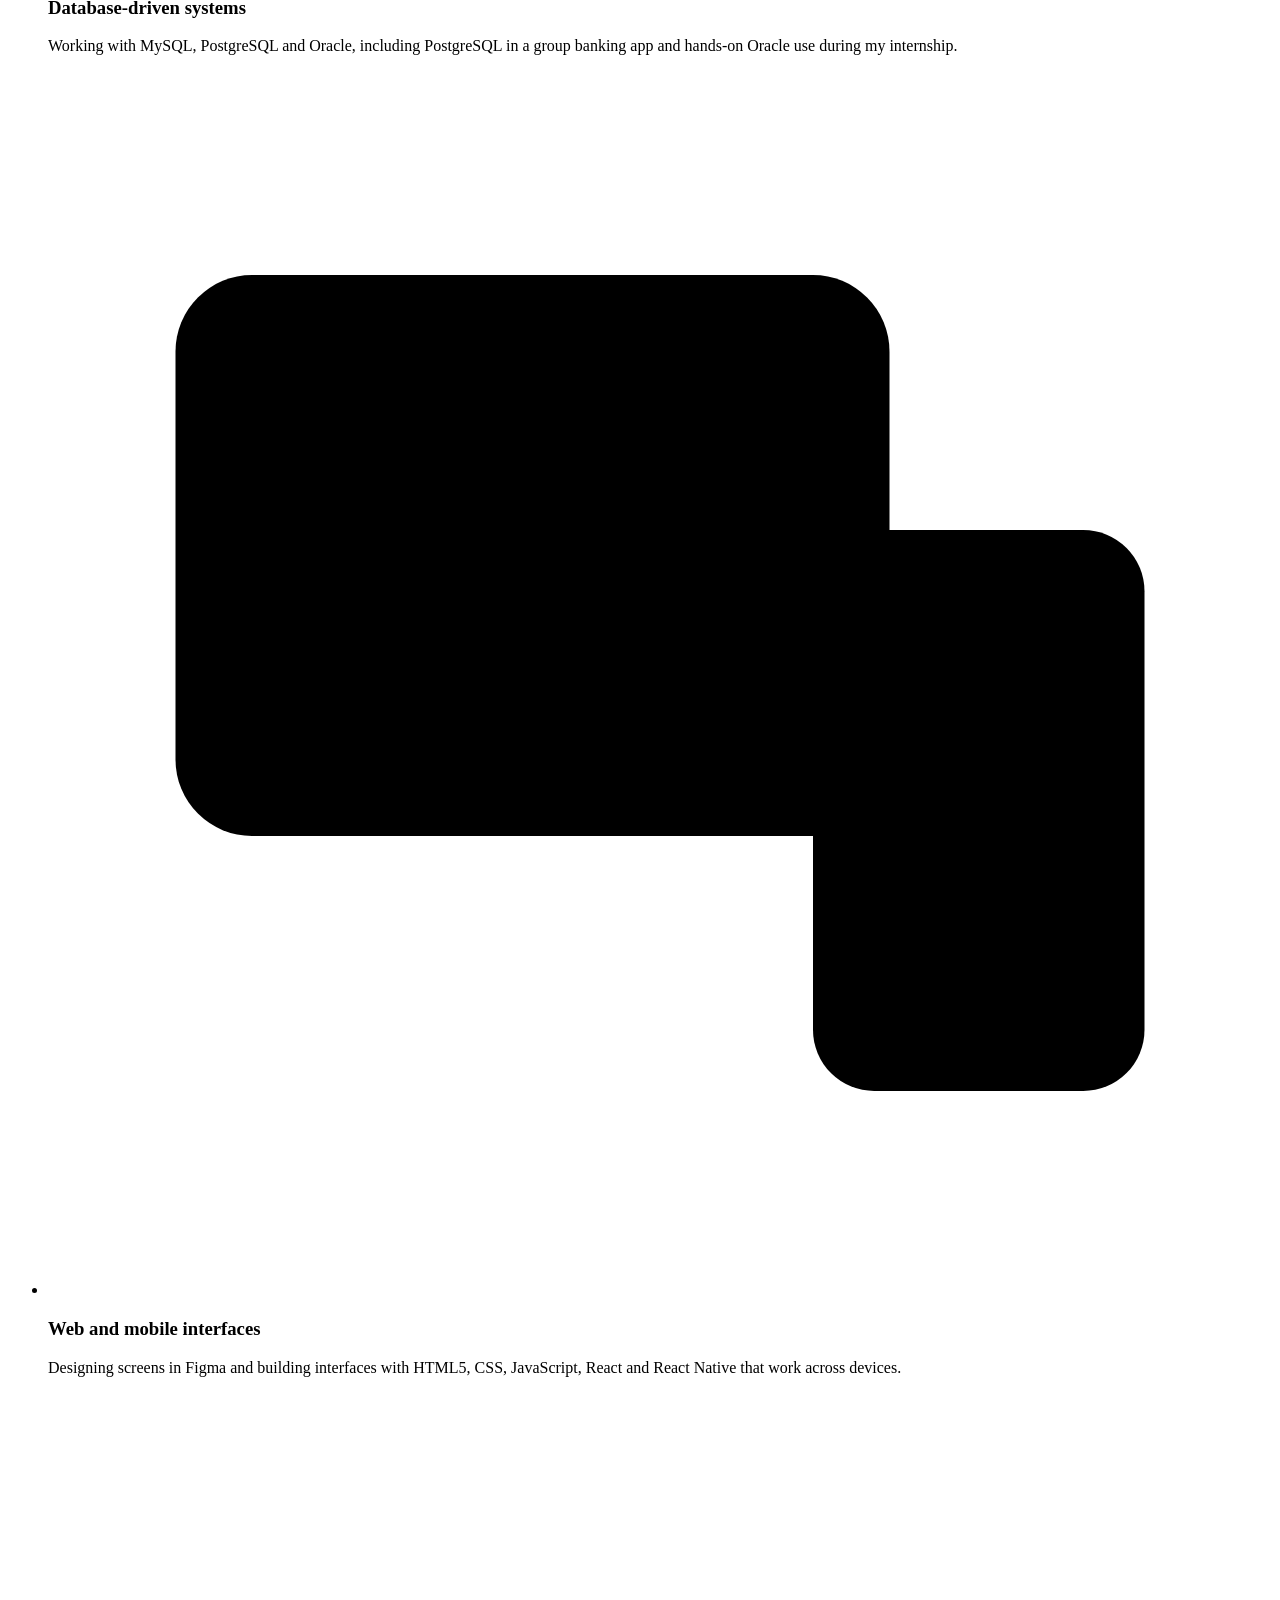
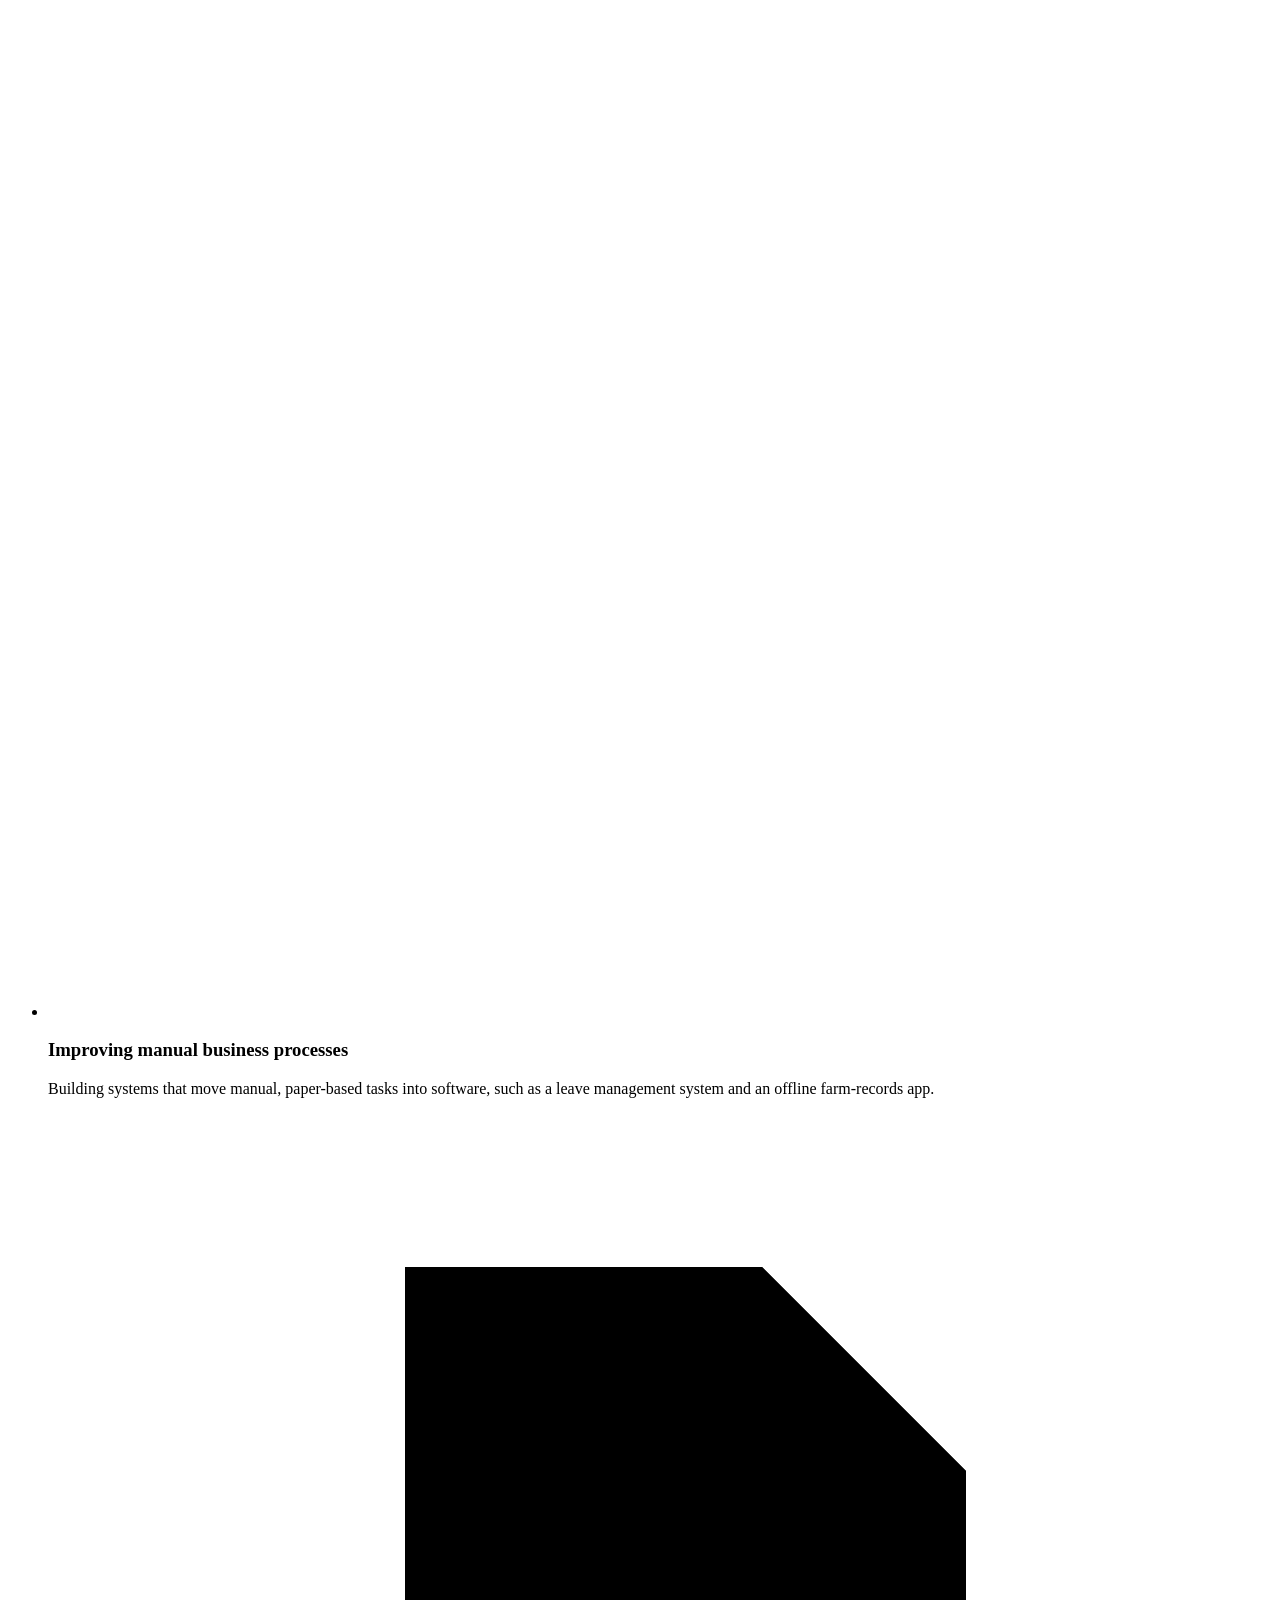
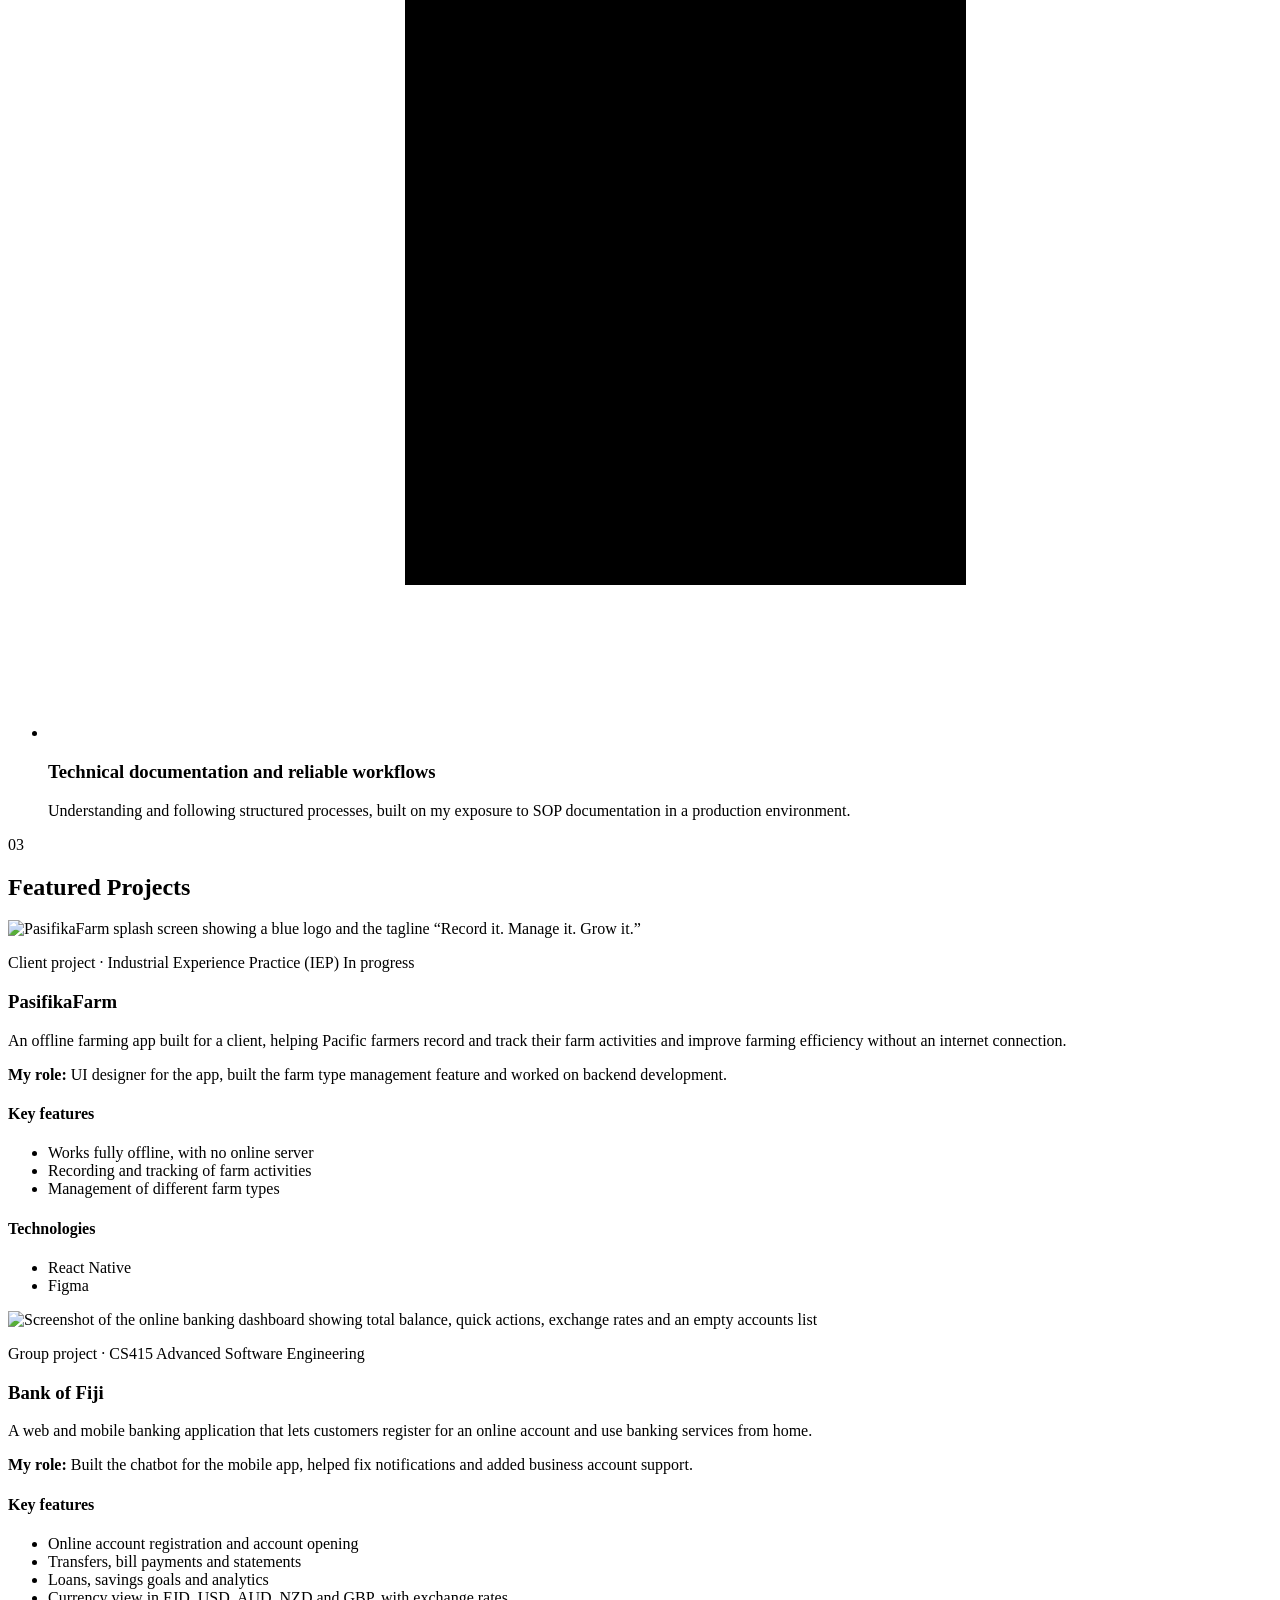
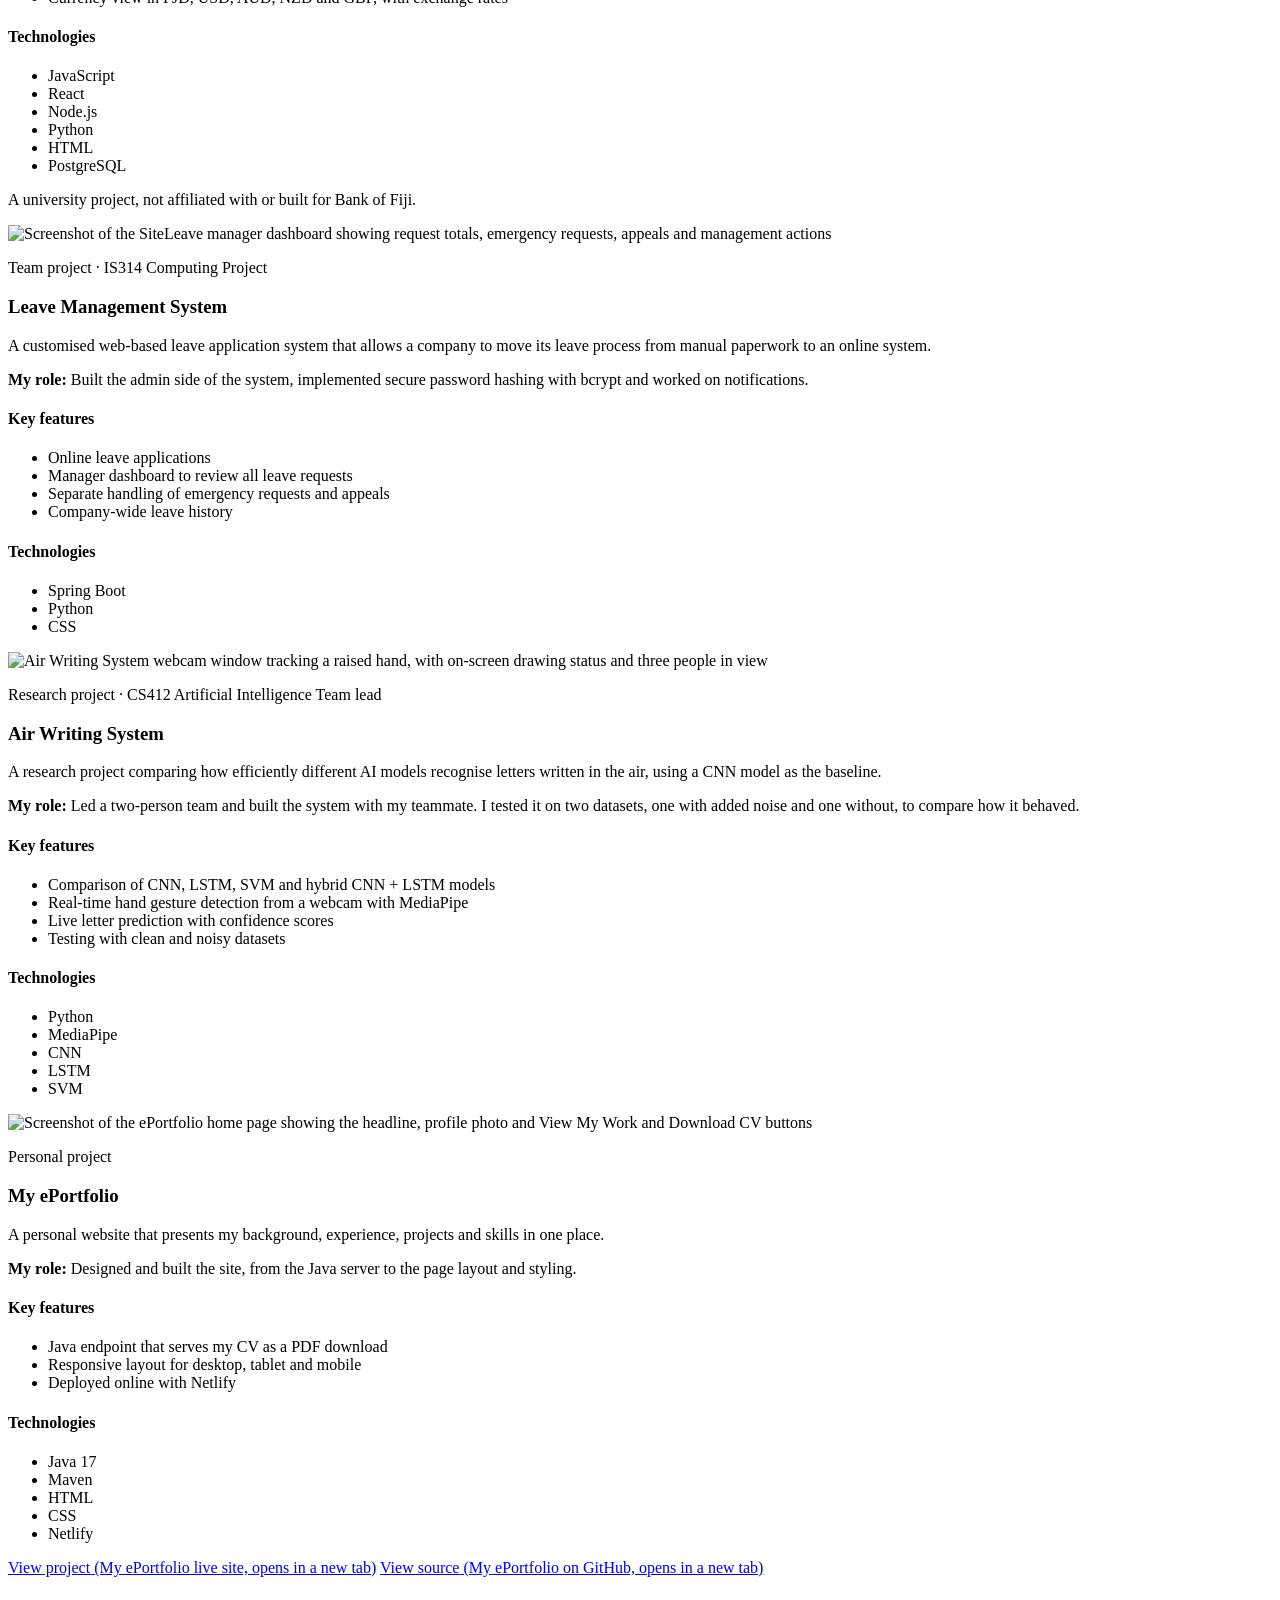
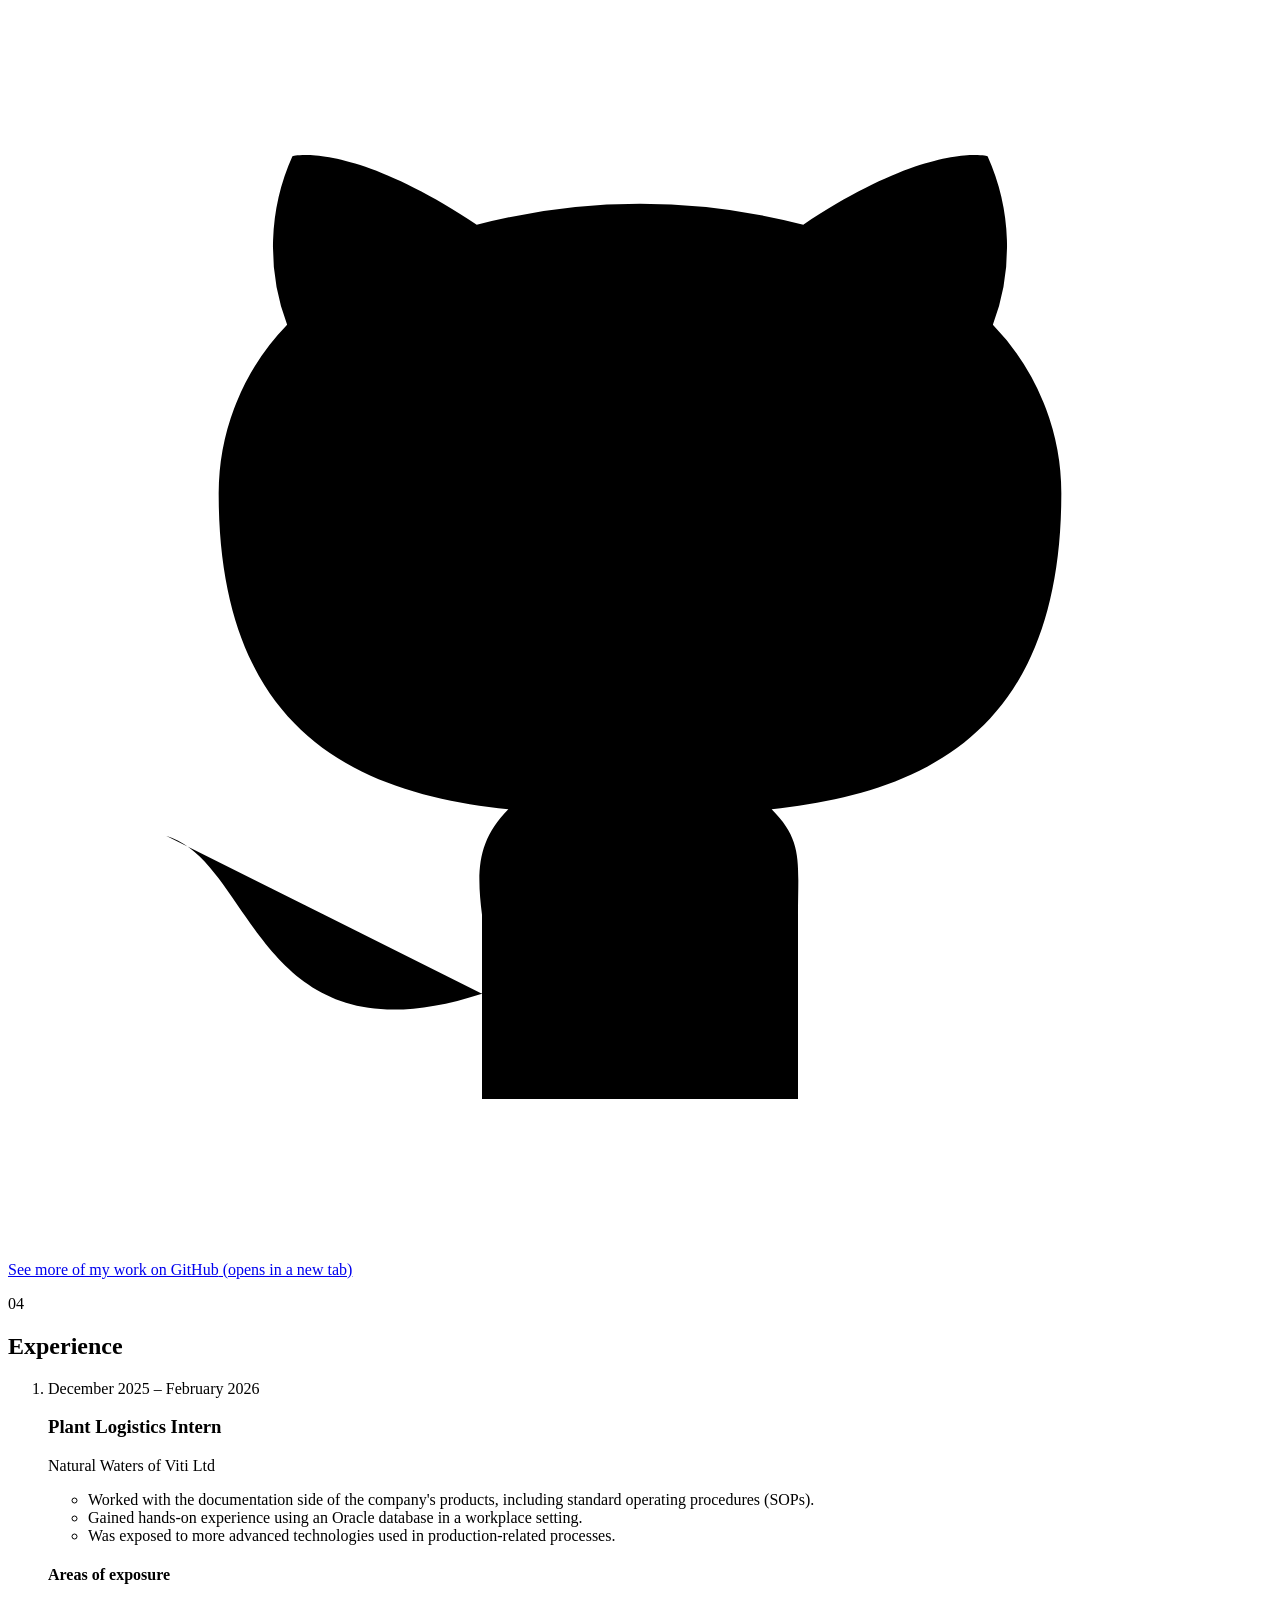
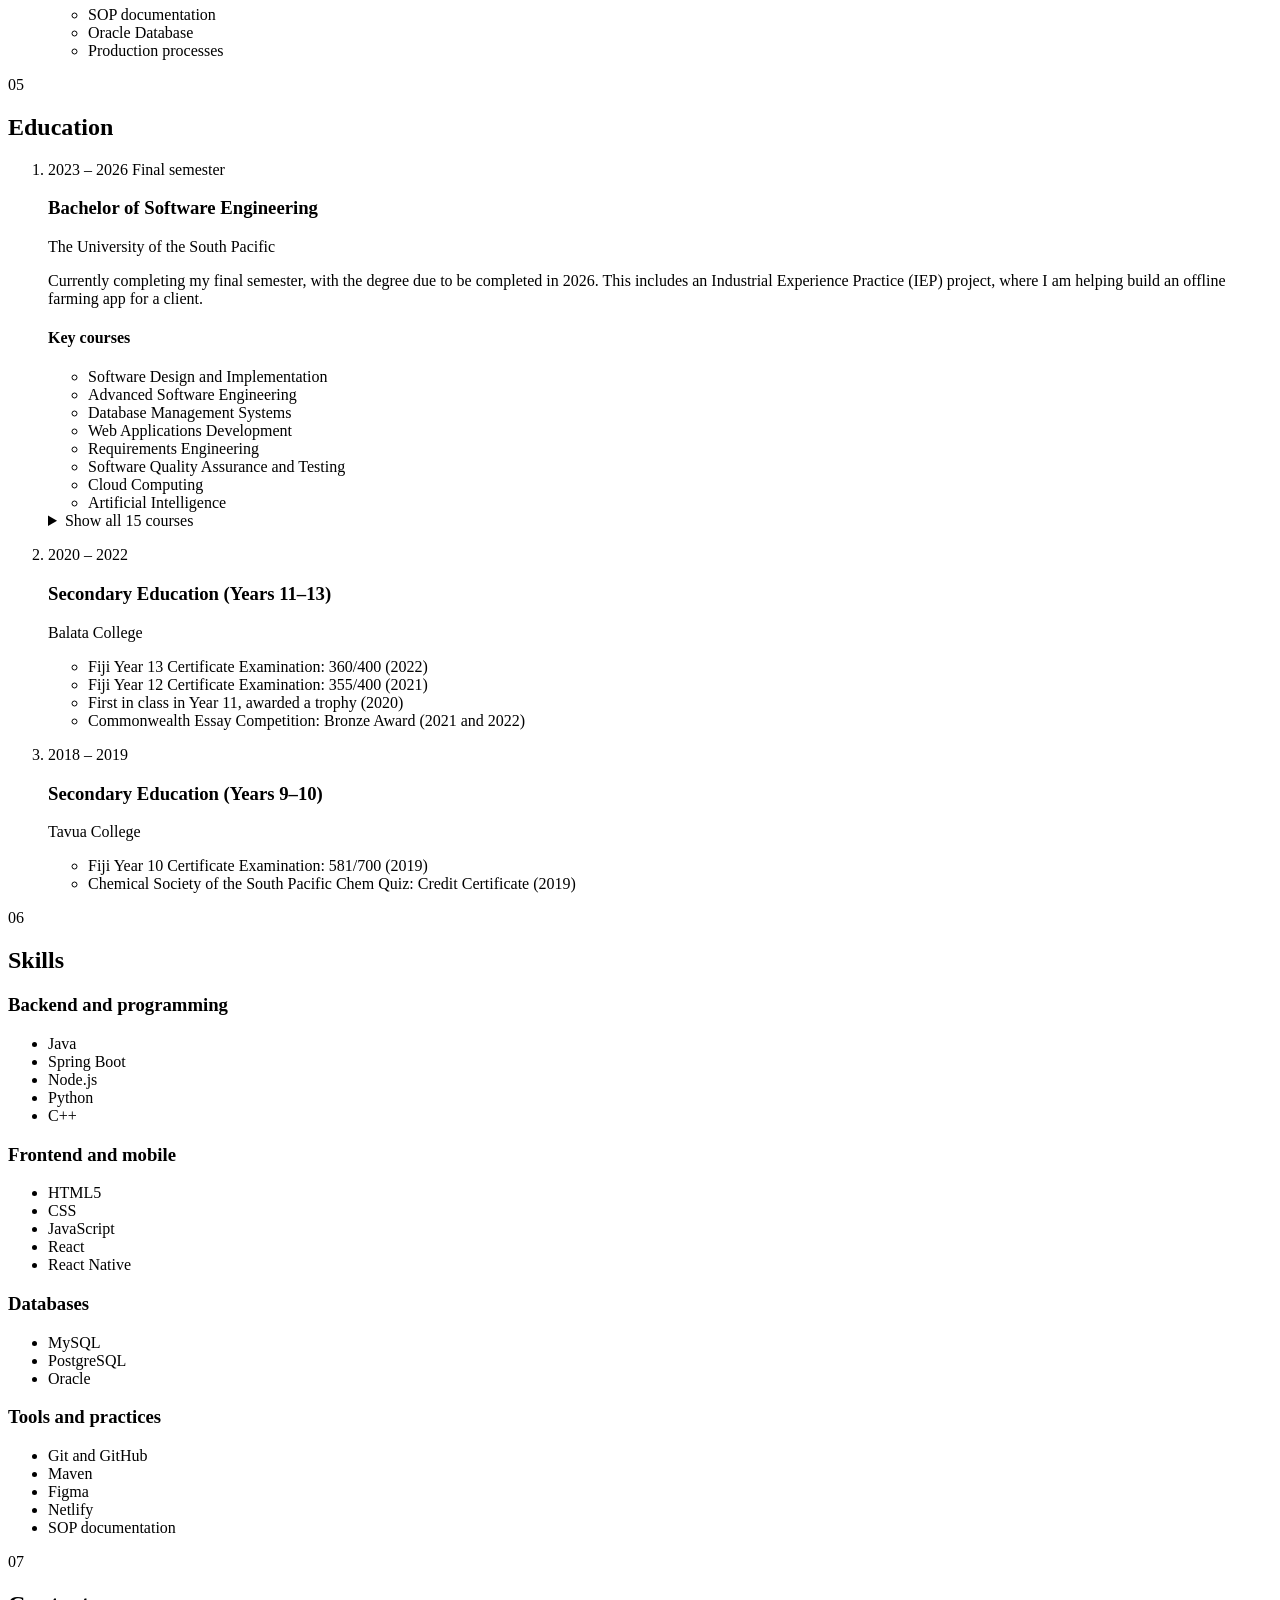
==== commit 2855fe5c: "Redesign portfolio with dark glass theme, new content and animations - Restructure the page: hero, A" ====
--- a/target/classes/public/index.html
+++ b/target/classes/public/index.html
@@ -3,118 +3,538 @@
 <head>
     <meta charset="UTF-8" />
     <meta name="viewport" content="width=device-width, initial-scale=1.0" />
-    <title>My ePortfolio</title>
+    <title>Astuti Swastika | Software Developer</title>
+    <meta name="description" content="Astuti Swastika is a software developer interested in backend development, databases and responsive web applications. View projects, experience, skills and contact details." />
+    <meta name="theme-color" content="#07090d" />
+    <meta property="og:type" content="website" />
+    <meta property="og:title" content="Astuti Swastika | Software Developer" />
+    <meta property="og:description" content="Software developer building practical, reliable digital solutions." />
+    <link rel="preconnect" href="https://fonts.googleapis.com" />
+    <link rel="preconnect" href="https://fonts.gstatic.com" crossorigin />
+    <link rel="stylesheet" href="https://fonts.googleapis.com/css2?family=Space+Grotesk:wght@400;500;600;700&family=Instrument+Serif:ital@0;1&display=swap" />
     <link rel="stylesheet" href="/styles.css" />
+    <script>
+        // Decide before the first paint whether to show the greeting splash, so the page never flashes first.
+        // It plays on every page load, but never for people who prefer reduced motion.
+        document.documentElement.classList.add('js');
+        if (!window.matchMedia('(prefers-reduced-motion: reduce)').matches) {
+            document.documentElement.classList.add('splash-on');
+        }
+    </script>
+    <script src="/script.js" defer></script>
 </head>
 <body>
-    <div class="glow glow-a"></div>
-    <div class="glow glow-b"></div>
-
-    <header class="topbar">
-        <div class="brand">My ePortfolio</div>
-        <nav>
-            <a href="#about">About</a>
-            <a href="#experience">Experience</a>
-            <a href="#projects">Projects</a>
-            <a href="#skills">Skills</a>
-            <a href="#contact">Contact</a>
-        </nav>
+    <div class="splash" id="splash" aria-hidden="true">
+        <p class="splash-word is-in" lang="en">Hello</p>
+        <div class="splash-progress"></div>
+        <p class="splash-hint">Tap or press any key to skip</p>
+    </div>
+
+    <a class="skip-link" href="#main">Skip to main content</a>
+
+    <header class="site-header">
+        <div class="header-inner">
+            <a class="brand" href="#top" aria-label="Astuti Swastika, back to top">
+                <span class="brand-mark" aria-hidden="true">AS</span>
+                <span class="brand-name">Astuti Swastika</span>
+            </a>
+            <nav class="site-nav" aria-label="Main navigation">
+                <ul>
+                    <li><a href="#about">About</a></li>
+                    <li><a href="#what-i-do">What I Do</a></li>
+                    <li><a href="#projects">Projects</a></li>
+                    <li><a href="#experience">Experience</a></li>
+                    <li><a href="#education">Education</a></li>
+                    <li><a href="#skills">Skills</a></li>
+                    <li><a href="#contact">Contact</a></li>
+                </ul>
+            </nav>
+        </div>
     </header>
 
-    <main>
-        <section class="hero">
-            <div class="hero-layout">
-                <figure class="hero-photo-card">
-                    <img class="hero-photo" src="/my-photo.jpg" alt="Astuti Swastika profile photo" />
-                    <figcaption>Astuti Swastika</figcaption>
-                </figure>
-                <div class="hero-copy">
-                    <h4 class="tag">Software Engineer</h4>
-                    <h1>Inorder to break limitations, one has to cross the extents of imagination.</h1>
-                    <p class="intro">
-                        Hello! I am Astuti Swastika. I build applications and responsive web interfaces
-                        that focus on performance, readability, and makes a real-world impact in a long term.
+    <main id="main">
+        <section class="hero" id="top" aria-labelledby="hero-title">
+            <div class="hero-copy">
+                <p class="eyebrow">Hi, I&rsquo;m Astuti Swastika</p>
+                <h1 id="hero-title">Software developer building <em>practical, reliable</em> digital solutions.</h1>
+                <p class="hero-intro">
+                    I'm interested in backend development, databases and responsive web applications &mdash;
+                    the logic and data that make software dependable, and the interfaces that make it
+                    easy to use.
+                </p>
+                <div class="hero-actions">
+                    <a class="btn btn-primary" href="#projects">View My Work</a>
+                    <a class="btn btn-secondary" href="/cv" download="Astuti-Swastika-CV.pdf">
+                        <svg class="icon" viewBox="0 0 24 24" aria-hidden="true"><path d="M12 3v12m0 0-5-5m5 5 5-5M5 21h14"/></svg>
+                        Download CV <span class="visually-hidden">(PDF)</span>
+                    </a>
+                </div>
+            </div>
+            <figure class="hero-photo">
+                <div class="photo-frame">
+                    <img src="/my-photo.jpg" width="900" height="1600" alt="Portrait of Astuti Swastika" />
+                </div>
+                <figcaption>
+                    <span class="caption-name">Astuti Swastika</span>
+                    <span class="caption-role">Backend &middot; Databases &middot; Web</span>
+                </figcaption>
+            </figure>
+        </section>
+
+        <section class="code-showcase" aria-labelledby="code-title">
+            <h2 class="visually-hidden" id="code-title">About me, written as a Java class</h2>
+            <div class="code-window">
+                <div class="code-toolbar">
+                    <span class="window-dots" aria-hidden="true"><span></span><span></span><span></span></span>
+                    <span class="code-tab">
+                        <svg class="tab-icon" viewBox="0 0 24 24" aria-hidden="true"><path d="M5 9h11v5a5 5 0 0 1-5 5h-1a5 5 0 0 1-5-5zM16 10.5h1.5a2.5 2.5 0 0 1 0 5H16M8.5 3c0 1.5 1.5 1.5 1.5 3M12.5 3c0 1.5 1.5 1.5 1.5 3"/></svg>
+                        Astuti.java
+                    </span>
+                    <button class="run-btn" type="button" aria-controls="code-console">
+                        <svg viewBox="0 0 24 24" aria-hidden="true"><path d="M8 5.5v13l10.5-6.5z"/></svg>
+                        Run
+                    </button>
+                </div>
+                <div class="code-body">
+                    <pre class="code-block" id="code-block"><code><span class="code-line"><span class="tok-kw">public class</span> <span class="tok-ty">Astuti</span> <span class="tok-kw">implements</span> <span class="tok-ty">Developer</span> {</span>
+                        <span class="code-line"></span>
+                        <span class="code-line">    <span class="tok-ty">String</span> role   = <span class="tok-str">"Software Developer"</span>;</span>
+                        <span class="code-line">    <span class="tok-ty">String</span> school = <span class="tok-str">"University of the South Pacific"</span>;</span>
+                        <span class="code-line">    <span class="tok-ty">String</span>[] focus = { <span class="tok-str">"Backend"</span>, <span class="tok-str">"Databases"</span>, <span class="tok-str">"Web"</span> };</span>
+                        <span class="code-line">    <span class="tok-kw">boolean</span> learning = <span class="tok-lit">true</span>;</span>
+                        <span class="code-line"></span>
+                        <span class="code-line">    <span class="tok-ann">@Override</span></span>
+                        <span class="code-line">    <span class="tok-kw">public</span> <span class="tok-ty">String</span> <span class="tok-fn">build</span>() {</span>
+                        <span class="code-line">        <span class="tok-kw">return</span> <span class="tok-str">"Practical, reliable digital solutions"</span>;</span>
+                        <span class="code-line">    }</span>
+                        <span class="code-line">}</span></code></pre>
+                    <div class="code-console" id="code-console" role="log" aria-live="polite" aria-label="Program output">
+                        <p class="console-line console-muted">Press <strong>Run</strong> to execute Astuti.java</p>
+                    </div>
+                </div>
+            </div>
+        </section>
+
+        <section class="section" id="about" aria-labelledby="about-title">
+            <div class="section-heading">
+                <p class="section-index" aria-hidden="true">01</p>
+                <h2 id="about-title">About Me</h2>
+            </div>
+            <div class="about-layout">
+                <div class="about-text">
+                    <p>
+                        I'm a software developer who enjoys turning ideas into reliable, working applications.
+                        I'm most drawn to the backend: the logic, data and structure that the rest of an
+                        application depends on. I see it the same way I see life &mdash; the foundations
+                        people don't always notice are what allow everything else to succeed, so they are
+                        worth building carefully.
                     </p>
-                    <div class="hero-actions">
-                        <a class="btn" href="#projects">See My Work</a>
-                        <a class="btn btn-ghost" href="/cv">Download CV</a>
+                    <p>
+                        I'm in the final semester of a Bachelor of Software Engineering at The University of
+                        the South Pacific. My internship as a Plant Logistics Intern at Natural Waters of Viti Ltd showed me how
+                        technology supports real operations. I worked with standard operating procedure (SOP)
+                        documentation, used an Oracle database in a workplace setting and was exposed to the
+                        technology used on the production side of the business.
+                    </p>
+                    <p>
+                        I like learning new programming languages and technologies, and I aim to understand them
+                        properly rather than just enough to get by. Going forward, I want to keep growing in
+                        backend development, database-driven systems and responsive web applications.
+                    </p>
+                </div>
+                <blockquote class="about-quote">
+                    <p>&ldquo;In order to break limitations, one has to cross the extents of imagination.&rdquo;</p>
+                    <footer>&mdash; A thought I try to work by</footer>
+                </blockquote>
+            </div>
+        </section>
+
+        <section class="section" id="what-i-do" aria-labelledby="what-title">
+            <div class="section-heading">
+                <p class="section-index" aria-hidden="true">02</p>
+                <h2 id="what-title">What I Do</h2>
+            </div>
+            <p class="section-lead">The kinds of work I focus on, based on my projects, studies, internship and skills.</p>
+            <ul class="focus-grid">
+                <li class="focus-card">
+                    <svg class="focus-icon" viewBox="0 0 24 24" aria-hidden="true"><rect x="3" y="4" width="18" height="6" rx="1.5"/><rect x="3" y="14" width="18" height="6" rx="1.5"/><path d="M7 7h.01M7 17h.01"/></svg>
+                    <h3>Backend application development</h3>
+                    <p>Building application logic with Java, Spring Boot and Node.js, including admin features, notifications and secure password hashing with bcrypt.</p>
+                </li>
+                <li class="focus-card">
+                    <svg class="focus-icon" viewBox="0 0 24 24" aria-hidden="true"><ellipse cx="12" cy="5.5" rx="7.5" ry="2.5"/><path d="M4.5 5.5v6c0 1.4 3.4 2.5 7.5 2.5s7.5-1.1 7.5-2.5v-6M4.5 11.5v6c0 1.4 3.4 2.5 7.5 2.5s7.5-1.1 7.5-2.5v-6"/></svg>
+                    <h3>Database-driven systems</h3>
+                    <p>Working with MySQL, PostgreSQL and Oracle, including PostgreSQL in a group banking app and hands-on Oracle use during my internship.</p>
+                </li>
+                <li class="focus-card">
+                    <svg class="focus-icon" viewBox="0 0 24 24" aria-hidden="true"><rect x="2.5" y="4" width="14" height="11" rx="1.5"/><rect x="15" y="9" width="6.5" height="11" rx="1.2"/><path d="M6 19h6"/></svg>
+                    <h3>Web and mobile interfaces</h3>
+                    <p>Designing screens in Figma and building interfaces with HTML5, CSS, JavaScript, React and React Native that work across devices.</p>
+                </li>
+                <li class="focus-card">
+                    <svg class="focus-icon" viewBox="0 0 24 24" aria-hidden="true"><path d="M4 7h11m0 0-3-3m3 3-3 3M20 17H9m0 0 3-3m-3 3 3 3"/></svg>
+                    <h3>Improving manual business processes</h3>
+                    <p>Building systems that move manual, paper-based tasks into software, such as a leave management system and an offline farm-records app.</p>
+                </li>
+                <li class="focus-card">
+                    <svg class="focus-icon" viewBox="0 0 24 24" aria-hidden="true"><path d="M7 3h7l4 4v14H7z"/><path d="M14 3v4h4M10 12h5M10 16h5"/></svg>
+                    <h3>Technical documentation and reliable workflows</h3>
+                    <p>Understanding and following structured processes, built on my exposure to SOP documentation in a production environment.</p>
+                </li>
+            </ul>
+        </section>
+
+        <section class="section" id="projects" aria-labelledby="projects-title">
+            <div class="section-heading">
+                <p class="section-index" aria-hidden="true">03</p>
+                <h2 id="projects-title">Featured Projects</h2>
+            </div>
+            <div class="project-grid">
+                <article class="project-card">
+                    <img class="project-image project-image--centre" src="/images/pasifika-farm.jpg" width="846" height="476" loading="lazy" alt="PasifikaFarm splash screen showing a blue logo and the tagline &ldquo;Record it. Manage it. Grow it.&rdquo;" />
+                    <div class="project-body">
+                        <p class="project-meta">Client project &middot; Industrial Experience Practice (IEP) <span class="status-badge">In progress</span></p>
+                        <h3>PasifikaFarm</h3>
+                        <p class="project-purpose">An offline farming app built for a client, helping Pacific farmers record and track their farm activities and improve farming efficiency without an internet connection.</p>
+                        <p class="project-role"><strong>My role:</strong> UI designer for the app, built the farm type management feature and worked on backend development.</p>
+                        <h4 class="project-subheading">Key features</h4>
+                        <ul class="project-features">
+                            <li>Works fully offline, with no online server</li>
+                            <li>Recording and tracking of farm activities</li>
+                            <li>Management of different farm types</li>
+                        </ul>
+                        <h4 class="visually-hidden">Technologies</h4>
+                        <ul class="tag-list">
+                            <li>React Native</li>
+                            <li>Figma</li>
+                        </ul>
                     </div>
-                </div>
-            </div>
-        </section>
-
-        <section id="about" class="panel">
-            <h2>About Me</h2>
-            <p>
-                  I am a developer who enjoys turning ideas into reliable. I strongly believe that just like life is a journey where backend knowledge and logic plays a crucial role for a person to succeed, likewise, strong backend in software development is essential for building robust applications.I am a very passionate learner and am always eager to explore and master new programming languages and technologies.
+                </article>
+
+                <article class="project-card">
+                    <img class="project-image" src="/images/bank.png" width="1600" height="910" loading="lazy" alt="Screenshot of the online banking dashboard showing total balance, quick actions, exchange rates and an empty accounts list" />
+                    <div class="project-body">
+                        <p class="project-meta">Group project &middot; CS415 Advanced Software Engineering</p>
+                        <h3>Bank of Fiji</h3>
+                        <p class="project-purpose">A web and mobile banking application that lets customers register for an online account and use banking services from home.</p>
+                        <p class="project-role"><strong>My role:</strong> Built the chatbot for the mobile app, helped fix notifications and added business account support.</p>
+                        <h4 class="project-subheading">Key features</h4>
+                        <ul class="project-features">
+                            <li>Online account registration and account opening</li>
+                            <li>Transfers, bill payments and statements</li>
+                            <li>Loans, savings goals and analytics</li>
+                            <li>Currency view in FJD, USD, AUD, NZD and GBP, with exchange rates</li>
+                        </ul>
+                        <h4 class="visually-hidden">Technologies</h4>
+                        <ul class="tag-list">
+                            <li>JavaScript</li>
+                            <li>React</li>
+                            <li>Node.js</li>
+                            <li>Python</li>
+                            <li>HTML</li>
+                            <li>PostgreSQL</li>
+                        </ul>
+                        <p class="project-note">A university project, not affiliated with or built for Bank of Fiji.</p>
+                    </div>
+                </article>
+
+                <article class="project-card">
+                    <img class="project-image" src="/images/leave-system.png" width="1878" height="918" loading="lazy" alt="Screenshot of the SiteLeave manager dashboard showing request totals, emergency requests, appeals and management actions" />
+                    <div class="project-body">
+                        <p class="project-meta">Team project &middot; IS314 Computing Project</p>
+                        <h3>Leave Management System</h3>
+                        <p class="project-purpose">A customised web-based leave application system that allows a company to move its leave process from manual paperwork to an online system.</p>
+                        <p class="project-role"><strong>My role:</strong> Built the admin side of the system, implemented secure password hashing with bcrypt and worked on notifications.</p>
+                        <h4 class="project-subheading">Key features</h4>
+                        <ul class="project-features">
+                            <li>Online leave applications</li>
+                            <li>Manager dashboard to review all leave requests</li>
+                            <li>Separate handling of emergency requests and appeals</li>
+                            <li>Company-wide leave history</li>
+                        </ul>
+                        <h4 class="visually-hidden">Technologies</h4>
+                        <ul class="tag-list">
+                            <li>Spring Boot</li>
+                            <li>Python</li>
+                            <li>CSS</li>
+                        </ul>
+                    </div>
+                </article>
+
+                <article class="project-card">
+                    <img class="project-image" src="/images/air-writing.jpg" width="580" height="326" loading="lazy" alt="Air Writing System webcam window tracking a raised hand, with on-screen drawing status and three people in view" />
+                    <div class="project-body">
+                        <p class="project-meta">Research project &middot; CS412 Artificial Intelligence <span class="status-badge">Team lead</span></p>
+                        <h3>Air Writing System</h3>
+                        <p class="project-purpose">A research project comparing how efficiently different AI models recognise letters written in the air, using a CNN model as the baseline.</p>
+                        <p class="project-role"><strong>My role:</strong> Led a two-person team and built the system with my teammate. I tested it on two datasets, one with added noise and one without, to compare how it behaved.</p>
+                        <h4 class="project-subheading">Key features</h4>
+                        <ul class="project-features">
+                            <li>Comparison of CNN, LSTM, SVM and hybrid CNN + LSTM models</li>
+                            <li>Real-time hand gesture detection from a webcam with MediaPipe</li>
+                            <li>Live letter prediction with confidence scores</li>
+                            <li>Testing with clean and noisy datasets</li>
+                        </ul>
+                        <h4 class="visually-hidden">Technologies</h4>
+                        <ul class="tag-list">
+                            <li>Python</li>
+                            <li>MediaPipe</li>
+                            <li>CNN</li>
+                            <li>LSTM</li>
+                            <li>SVM</li>
+                        </ul>
+                    </div>
+                </article>
+
+                <article class="project-card">
+                    <img class="project-image" src="/images/eportfolio.png" width="1402" height="692" loading="lazy" alt="Screenshot of the ePortfolio home page showing the headline, profile photo and View My Work and Download CV buttons" />
+                    <div class="project-body">
+                        <p class="project-meta">Personal project</p>
+                        <h3>My ePortfolio</h3>
+                        <p class="project-purpose">A personal website that presents my background, experience, projects and skills in one place.</p>
+                        <p class="project-role"><strong>My role:</strong> Designed and built the site, from the Java server to the page layout and styling.</p>
+                        <h4 class="project-subheading">Key features</h4>
+                        <ul class="project-features">
+                            <li>Java endpoint that serves my CV as a PDF download</li>
+                            <li>Responsive layout for desktop, tablet and mobile</li>
+                            <li>Deployed online with Netlify</li>
+                        </ul>
+                        <h4 class="visually-hidden">Technologies</h4>
+                        <ul class="tag-list">
+                            <li>Java 17</li>
+                            <li>Maven</li>
+                            <li>HTML</li>
+                            <li>CSS</li>
+                            <li>Netlify</li>
+                        </ul>
+                        <div class="project-links">
+                            <a href="https://astuti-swastika.netlify.app/" target="_blank" rel="noopener noreferrer">View project<span class="visually-hidden"> (My ePortfolio live site, opens in a new tab)</span></a>
+                            <a href="https://github.com/Swastika-A/My-eportfolio" target="_blank" rel="noopener noreferrer">View source<span class="visually-hidden"> (My ePortfolio on GitHub, opens in a new tab)</span></a>
+                        </div>
+                    </div>
+                </article>
+            </div>
+            <p class="section-more">
+                <a class="btn btn-secondary" href="https://github.com/Swastika-A" target="_blank" rel="noopener noreferrer">
+                    <svg class="icon" viewBox="0 0 24 24" aria-hidden="true"><path d="M9 19c-4.3 1.4-4.3-2.5-6-3m12 5v-3.5c0-1 .1-1.4-.5-2 2.8-.3 5.5-1.4 5.5-6a4.6 4.6 0 0 0-1.3-3.2 4.2 4.2 0 0 0-.1-3.2s-1.1-.3-3.5 1.3a12.3 12.3 0 0 0-6.2 0C6.5 2.8 5.4 3.1 5.4 3.1a4.2 4.2 0 0 0-.1 3.2A4.6 4.6 0 0 0 4 9.5c0 4.6 2.7 5.7 5.5 6-.6.6-.6 1.2-.5 2V21"/></svg>
+                    See more of my work on GitHub<span class="visually-hidden"> (opens in a new tab)</span>
+                </a>
             </p>
         </section>
 
-        <section id="experience" class="panel">
-            <h2>Work Experience</h2>
-            <div class="experience-list">
-                <article class="experience-item">
-                    <h3>Plant Logistics Intern</h3>
-                    <p class="experience-meta">Natural Waters of Viti Ltd | December 2025 - February 2026</p>
-                    <p>During this internship i was exposed to more on the documentation side of the company product (the SOPs), gained hands on experience with using oracle database in work field and worked with more advanced technologies in production side.</p>
-                </article>
-                
-            </div>
-        </section>
-
-        <section id="projects" class="panel">
-            <h2>Featured Projects</h2>
-            <div class="grid">
-                <article class="card">
-                    <img class="project-thumb" src="/images/eportfolio.png" alt="My E-Portfolio screenshot">
-                    <h3>My E-Portfolio</h3>
-                    <p>A detailed visual representation of my bio-data and professional information using html and css.</p>
-                </article>
-                <article class="card">
-                    <img class="project-thumb" src="/images/leave-system.png" alt="Leave Management System screenshot">
-                    <h3>Leave Management System</h3>
-                    <p>A customized leave application web-based application that is viable for company to move from manual leave application operation to online system.</p>
-                </article>
-                <article class="card">
-                    <img class="project-thumb" src="/images/bank.png" alt="Bank of Fiji screenshot">
-                    <h3>Bank of Fiji</h3>
-                    <p>A banking app (web-based) allowing customers to register online accounts and enjoy all banking services online from their comfort zone.</p>
-                </article>
-            </div>
-        </section>
-
-        
-
-        <section id="skills" class="panel">
-            <h2>Skills</h2>
-            <h3>Programming Languages and Frameworks</h3>
-            <ul class="skills">
-                <li>Java</li>
-                <li>CSS</li>
-                <li>JavaScript</li>
-                <li>HTML5</li>
-                <li>C++</li>
-                <li>Python</li>
-                <li>Node.js</li>
-                <li>React</li>
-                <li>SpringBoot</li>
+        <section class="section" id="experience" aria-labelledby="experience-title">
+            <div class="section-heading">
+                <p class="section-index" aria-hidden="true">04</p>
+                <h2 id="experience-title">Experience</h2>
+            </div>
+            <ol class="timeline">
+                <li class="timeline-item">
+                    <article>
+                        <p class="timeline-date"><time datetime="2025-12">December 2025</time> &ndash; <time datetime="2026-02">February 2026</time></p>
+                        <h3>Plant Logistics Intern</h3>
+                        <p class="timeline-org">Natural Waters of Viti Ltd</p>
+                        <ul class="timeline-points">
+                            <li>Worked with the documentation side of the company's products, including standard operating procedures (SOPs).</li>
+                            <li>Gained hands-on experience using an Oracle database in a workplace setting.</li>
+                            <li>Was exposed to more advanced technologies used in production-related processes.</li>
+                        </ul>
+                        <h4 class="visually-hidden">Areas of exposure</h4>
+                        <ul class="tag-list">
+                            <li>SOP documentation</li>
+                            <li>Oracle Database</li>
+                            <li>Production processes</li>
+                        </ul>
+                    </article>
+                </li>
+            </ol>
+        </section>
+
+        <section class="section" id="education" aria-labelledby="education-title">
+            <div class="section-heading">
+                <p class="section-index" aria-hidden="true">05</p>
+                <h2 id="education-title">Education</h2>
+            </div>
+            <ol class="timeline">
+                <li class="timeline-item">
+                    <article>
+                        <p class="timeline-date"><time datetime="2023">2023</time> &ndash; <time datetime="2026">2026</time> <span class="status-badge">Final semester</span></p>
+                        <h3>Bachelor of Software Engineering</h3>
+                        <p class="timeline-org">The University of the South Pacific</p>
+                        <p class="timeline-note">Currently completing my final semester, with the degree due to be completed in 2026. This includes an Industrial Experience Practice (IEP) project, where I am helping build an offline farming app for a client.</p>
+                        <h4 class="project-subheading timeline-subheading">Key courses</h4>
+                        <ul class="tag-list">
+                            <li>Software Design and Implementation</li>
+                            <li>Advanced Software Engineering</li>
+                            <li>Database Management Systems</li>
+                            <li>Web Applications Development</li>
+                            <li>Requirements Engineering</li>
+                            <li>Software Quality Assurance and Testing</li>
+                            <li>Cloud Computing</li>
+                            <li>Artificial Intelligence</li>
+                        </ul>
+                        <details class="course-list">
+                            <summary>Show all 15 courses</summary>
+                            <ul>
+                                <li><span class="course-code">CS211</span> Computer Organisation</li>
+                                <li><span class="course-code">CS214</span> Design and Analysis of Algorithms</li>
+                                <li><span class="course-code">CS219</span> Cloud Computing</li>
+                                <li><span class="course-code">CS230</span> Requirements Engineering</li>
+                                <li><span class="course-code">CS241</span> Software Design and Implementation</li>
+                                <li><span class="course-code">CS310</span> Operating Systems</li>
+                                <li><span class="course-code">CS341</span> Software Quality Assurance and Testing</li>
+                                <li><span class="course-code">CS352</span> Cybersecurity Principles</li>
+                                <li><span class="course-code">CS412</span> Artificial Intelligence</li>
+                                <li><span class="course-code">CS415</span> Advanced Software Engineering</li>
+                                <li><span class="course-code">IS221</span> Web Applications Development</li>
+                                <li><span class="course-code">IS222</span> Database Management Systems</li>
+                                <li><span class="course-code">IS314</span> Computing Project</li>
+                                <li><span class="course-code">IS328</span> Data Mining</li>
+                                <li><span class="course-code">IS333</span> Project Management</li>
+                            </ul>
+                        </details>
+                    </article>
+                </li>
+                <li class="timeline-item">
+                    <article>
+                        <p class="timeline-date"><time datetime="2020">2020</time> &ndash; <time datetime="2022">2022</time></p>
+                        <h3>Secondary Education (Years 11&ndash;13)</h3>
+                        <p class="timeline-org">Balata College</p>
+                        <ul class="timeline-points">
+                            <li>Fiji Year 13 Certificate Examination: 360/400 (2022)</li>
+                            <li>Fiji Year 12 Certificate Examination: 355/400 (2021)</li>
+                            <li>First in class in Year 11, awarded a trophy (2020)</li>
+                            <li>Commonwealth Essay Competition: Bronze Award (2021 and 2022)</li>
+                        </ul>
+                    </article>
+                </li>
+                <li class="timeline-item">
+                    <article>
+                        <p class="timeline-date"><time datetime="2018">2018</time> &ndash; <time datetime="2019">2019</time></p>
+                        <h3>Secondary Education (Years 9&ndash;10)</h3>
+                        <p class="timeline-org">Tavua College</p>
+                        <ul class="timeline-points">
+                            <li>Fiji Year 10 Certificate Examination: 581/700 (2019)</li>
+                            <li>Chemical Society of the South Pacific Chem Quiz: Credit Certificate (2019)</li>
+                        </ul>
+                    </article>
+                </li>
+            </ol>
+        </section>
+
+        <section class="section" id="skills" aria-labelledby="skills-title">
+            <div class="section-heading">
+                <p class="section-index" aria-hidden="true">06</p>
+                <h2 id="skills-title">Skills</h2>
+            </div>
+            <div class="skills-grid">
+                <div class="skill-group">
+                    <h3>Backend and programming</h3>
+                    <ul class="skill-list">
+                        <li>Java</li>
+                        <li>Spring Boot</li>
+                        <li>Node.js</li>
+                        <li>Python</li>
+                        <li>C++</li>
+                    </ul>
+                </div>
+                <div class="skill-group">
+                    <h3>Frontend and mobile</h3>
+                    <ul class="skill-list">
+                        <li>HTML5</li>
+                        <li>CSS</li>
+                        <li>JavaScript</li>
+                        <li>React</li>
+                        <li>React Native</li>
+                    </ul>
+                </div>
+                <div class="skill-group">
+                    <h3>Databases</h3>
+                    <ul class="skill-list">
+                        <li>MySQL</li>
+                        <li>PostgreSQL</li>
+                        <li>Oracle</li>
+                    </ul>
+                </div>
+                <div class="skill-group">
+                    <h3>Tools and practices</h3>
+                    <ul class="skill-list">
+                        <li>Git and GitHub</li>
+                        <li>Maven</li>
+                        <li>Figma</li>
+                        <li>Netlify</li>
+                        <li>SOP documentation</li>
+                    </ul>
+                </div>
+            </div>
+            <!--
+                Currently learning: uncomment and fill in when ready.
+            <div class="learning">
+                <h3>Currently learning</h3>
+                <ul class="skill-list">
+                    <li>Technology or topic</li>
+                </ul>
+            </div>
+            -->
+        </section>
+
+        <section class="section" id="contact" aria-labelledby="contact-title">
+            <div class="section-heading">
+                <p class="section-index" aria-hidden="true">07</p>
+                <h2 id="contact-title">Contact</h2>
+            </div>
+            <p class="section-lead">I'm happy to talk about opportunities, projects or anything on this page. Email is the best way to reach me.</p>
+            <ul class="contact-grid">
+                <li>
+                    <a class="contact-card" href="mailto:astuti.swastika2021@gmail.com">
+                        <svg class="contact-icon" viewBox="0 0 24 24" aria-hidden="true"><rect x="3" y="5" width="18" height="14" rx="2"/><path d="m3.5 6.5 8.5 6.5 8.5-6.5"/></svg>
+                        <span class="contact-label">Email</span>
+                        <span class="contact-value">astuti.swastika2021<wbr />@gmail.com</span>
+                    </a>
+                </li>
+                <li>
+                    <a class="contact-card" href="tel:+6799851661">
+                        <svg class="contact-icon" viewBox="0 0 24 24" aria-hidden="true"><path d="M5 3.5h3.5l1.8 4.5-2.3 1.5a11 11 0 0 0 6.5 6.5l1.5-2.3 4.5 1.8V19a2 2 0 0 1-2 2A16.5 16.5 0 0 1 3 5.5a2 2 0 0 1 2-2z"/></svg>
+                        <span class="contact-label">Mobile</span>
+                        <span class="contact-value">+679&nbsp;985&nbsp;1661</span>
+                    </a>
+                </li>
+                <li>
+                    <a class="contact-card" href="https://github.com/Swastika-A" target="_blank" rel="noopener noreferrer">
+                        <svg class="contact-icon" viewBox="0 0 24 24" aria-hidden="true"><path d="M9 19c-4.3 1.4-4.3-2.5-6-3m12 5v-3.5c0-1 .1-1.4-.5-2 2.8-.3 5.5-1.4 5.5-6a4.6 4.6 0 0 0-1.3-3.2 4.2 4.2 0 0 0-.1-3.2s-1.1-.3-3.5 1.3a12.3 12.3 0 0 0-6.2 0C6.5 2.8 5.4 3.1 5.4 3.1a4.2 4.2 0 0 0-.1 3.2A4.6 4.6 0 0 0 4 9.5c0 4.6 2.7 5.7 5.5 6-.6.6-.6 1.2-.5 2V21"/></svg>
+                        <span class="contact-label">GitHub</span>
+                        <span class="contact-value">Swastika-A<span class="visually-hidden"> (opens in a new tab)</span></span>
+                    </a>
+                </li>
+                <li>
+                    <a class="contact-card" href="https://www.linkedin.com/in/astuti-swastika-83512824b/" target="_blank" rel="noopener noreferrer">
+                        <svg class="contact-icon" viewBox="0 0 24 24" aria-hidden="true"><rect x="3" y="3" width="18" height="18" rx="2.5"/><path d="M8 10.5V16M8 7.5v.01M12 16v-5.5M12 13a2.5 2.5 0 0 1 5 0v3"/></svg>
+                        <span class="contact-label">LinkedIn</span>
+                        <span class="contact-value">Astuti Swastika<span class="visually-hidden"> (opens in a new tab)</span></span>
+                    </a>
+                </li>
             </ul>
-            <h3>Databases</h3>
-            <ul class="skills">
-                <li>MySQL</li>
-                <li>PostgreSQL</li>
-                <li>Oracle</li>
-
+        </section>
+    </main>
+
+    <footer class="site-footer">
+        <div class="footer-inner">
+            <div>
+                <p class="footer-name">Astuti Swastika</p>
+                <p class="footer-role">Software Developer</p>
+            </div>
+            <ul class="footer-links">
+                <li><a href="https://github.com/Swastika-A" target="_blank" rel="noopener noreferrer">GitHub<span class="visually-hidden"> (opens in a new tab)</span></a></li>
+                <li><a href="https://www.linkedin.com/in/astuti-swastika-83512824b/" target="_blank" rel="noopener noreferrer">LinkedIn<span class="visually-hidden"> (opens in a new tab)</span></a></li>
+                <li><a href="mailto:astuti.swastika2021@gmail.com">Email</a></li>
             </ul>
-        </section>
-
-        <section id="contact" class="panel">
-            <h2>Contact</h2>
-            <p>Mobile Number: +679 9851661</p>
-            <p>Email: <a href="mailto:astuti.swastika2021@gmail.com">astuti.swastika2021@gmail.com</a></p>
-            <p>GitHub: <a href="https://github.com/Swastika-A" target="_blank" rel="noopener noreferrer">https://github.com/Swastika-A</a></p>
-            <p>LinkedIn: <a href="https://www.linkedin.com/in/astuti-swastika-83512824b/" target="_blank" rel="noopener noreferrer">linkedin.com/in/astuti-swastika-83512824b</a></p>
-        </section>
-    </main>
+            <div class="footer-bottom">
+                <p class="footer-copy">&copy; 2026 Astuti Swastika. All rights reserved.</p>
+                <p class="footer-built">
+                    Hand-built with Java&nbsp;17, Maven and plain HTML, CSS &amp; JavaScript &mdash; no frameworks.
+                    <a href="https://github.com/Swastika-A/My-eportfolio" target="_blank" rel="noopener noreferrer">View source<span class="visually-hidden"> on GitHub (opens in a new tab)</span></a>
+                </p>
+            </div>
+        </div>
+    </footer>
 </body>
 </html>
